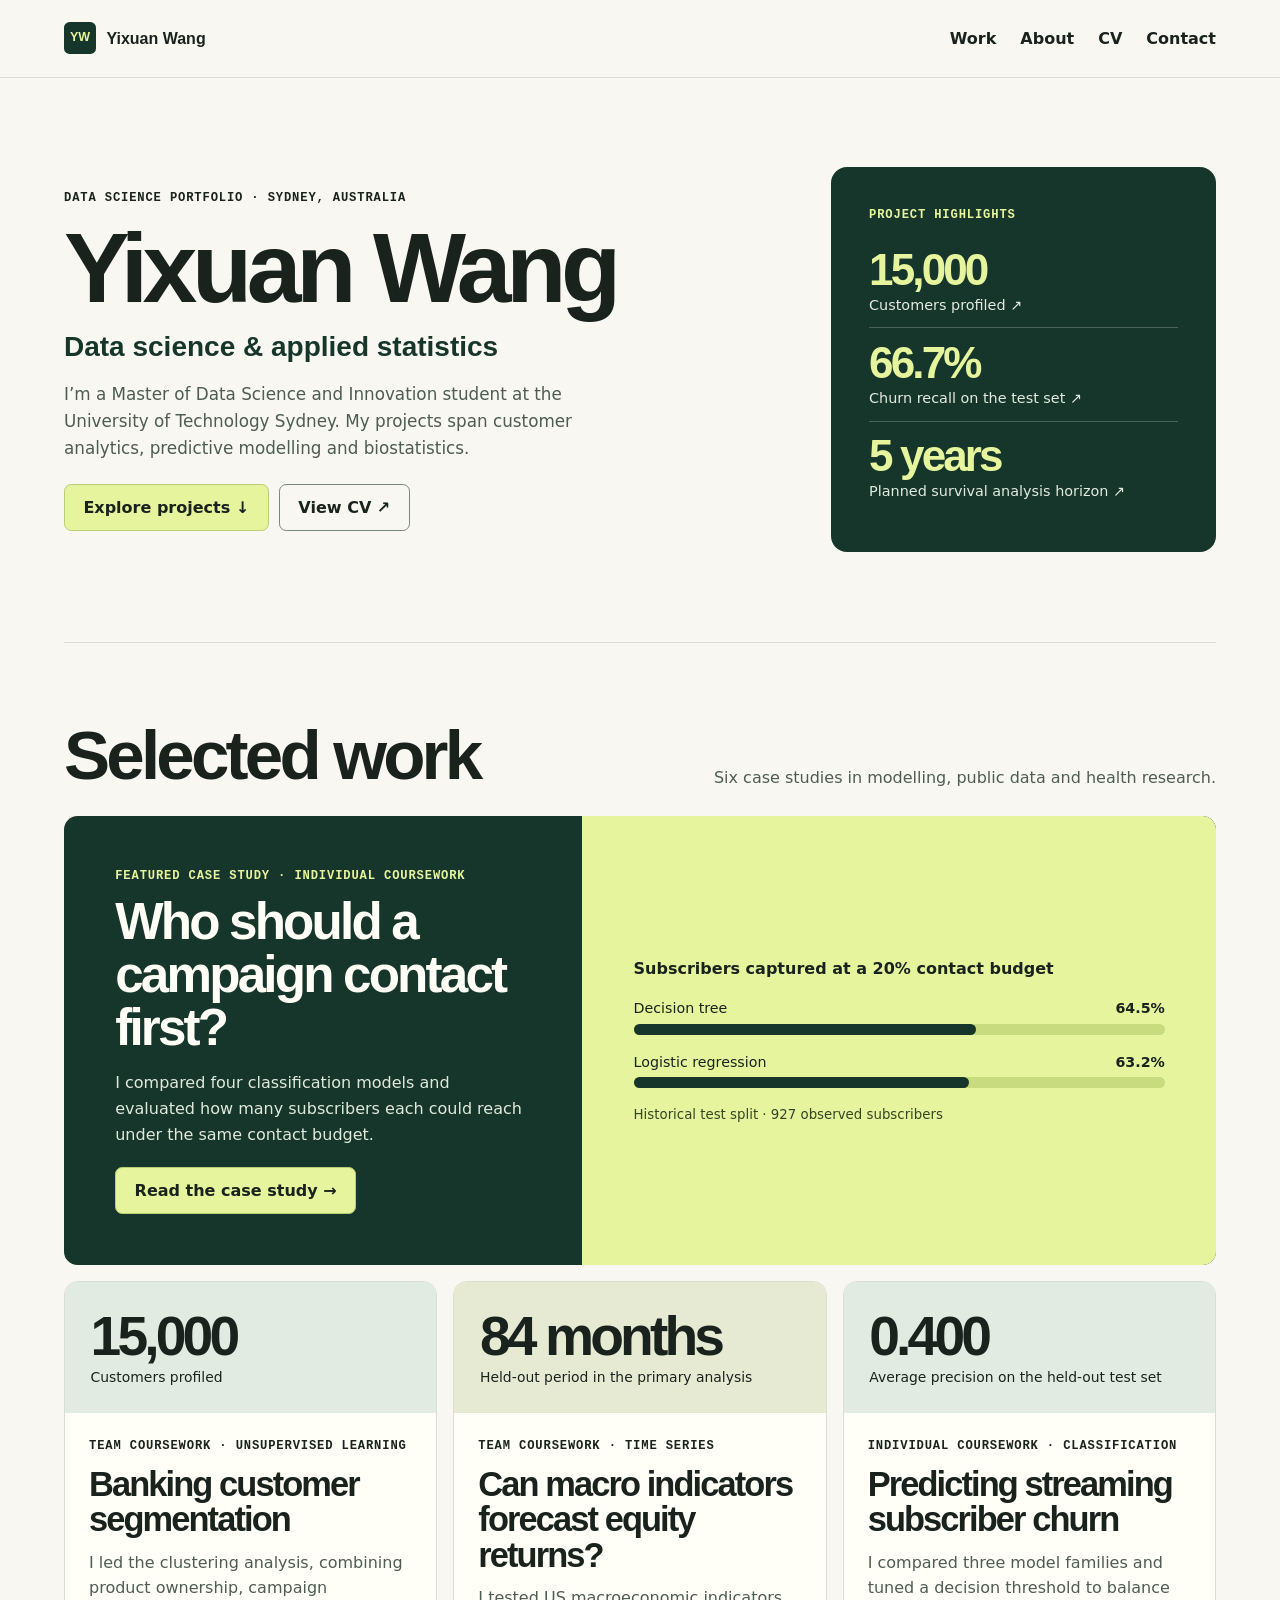
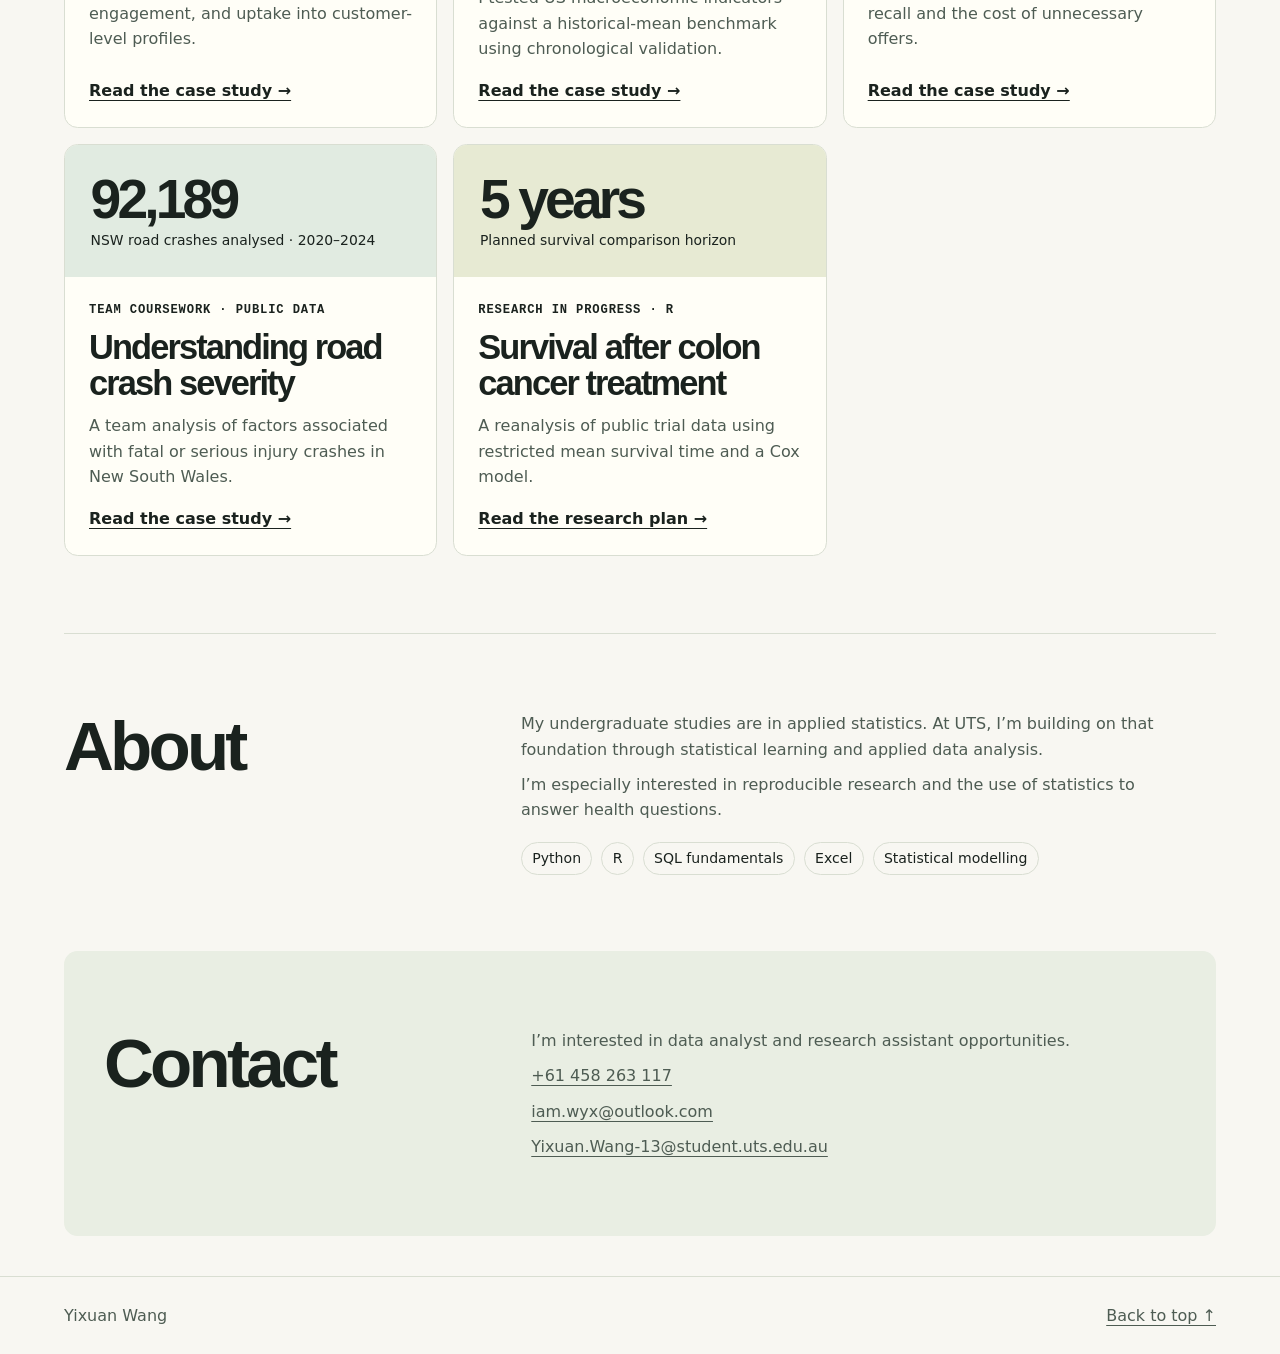
==== index.html @ a55fc01b "Publish data science portfolio" ====
<!doctype html>
<html lang="en">
<head>
  <meta charset="utf-8">
  <meta name="viewport" content="width=device-width, initial-scale=1">
  <meta name="description" content="Selected work by Yixuan Wang in applied statistics, data science, and biostatistics.">
  <title>Yixuan Wang | Data Science Portfolio</title>
  <link rel="stylesheet" href="styles.css">
</head>
<body id="top">
  <a class="skip" href="#main">Skip to content</a>
  <header>
    <div class="wrap nav">
      <a class="brand" href="#top"><span class="mark" aria-hidden="true">YW</span>Yixuan Wang</a>
      <nav aria-label="Main navigation">
        <a href="#work">Work</a><a href="#about">About</a><a href="cv.pdf">CV</a><a href="#contact">Contact</a>
      </nav>
    </div>
  </header>
  <main class="wrap" id="main">
    <section class="hero" aria-labelledby="intro">
      <div class="hero-copy">
        <p class="eyebrow">Data science portfolio · Sydney, Australia</p>
        <h1 id="intro">Yixuan Wang</h1>
        <p class="subtitle">Data science &amp; applied statistics</p>
        <p class="intro">I’m a Master of Data Science and Innovation student at the University of Technology Sydney. My projects span customer analytics, predictive modelling and biostatistics.</p>
        <div class="actions">
          <a class="button" href="#work">Explore projects <span aria-hidden="true">↓</span></a>
          <a class="button secondary" href="cv.pdf">View CV <span aria-hidden="true">↗</span></a>
        </div>
      </div>
      <aside class="hero-panel" aria-label="Project highlights">
        <p class="eyebrow">Project highlights</p>
        <a href="bank-segmentation.html"><strong>15,000</strong><span>Customers profiled <span aria-hidden="true">↗</span></span></a>
        <a href="streaming-churn.html"><strong>66.7%</strong><span>Churn recall on the test set <span aria-hidden="true">↗</span></span></a>
        <a href="survival.html"><strong>5 years</strong><span>Planned survival analysis horizon <span aria-hidden="true">↗</span></span></a>
      </aside>
    </section>

    <section class="work" id="work" aria-labelledby="work-title">
      <div class="section-heading"><h2 id="work-title">Selected work</h2><p>Six case studies in modelling, public data and health research.</p></div>
      <article class="feature">
        <div class="feature-copy">
          <p class="eyebrow">Featured case study · Individual coursework</p>
          <h3>Who should a campaign contact first?</h3>
          <p>I compared four classification models and evaluated how many subscribers each could reach under the same contact budget.</p>
          <a class="button" href="subscription.html">Read the case study →</a>
        </div>
        <figure class="chart">
          <figcaption>Subscribers captured at a 20% contact budget</figcaption>
          <div class="chart-row">
            <div class="chart-label"><span>Decision tree</span><strong>64.5%</strong></div>
            <div class="track" aria-hidden="true"><span class="bar" style="--value: 64.5%"></span></div>
          </div>
          <div class="chart-row">
            <div class="chart-label"><span>Logistic regression</span><strong>63.2%</strong></div>
            <div class="track" aria-hidden="true"><span class="bar" style="--value: 63.2%"></span></div>
          </div>
          <small>Historical test split · 927 observed subscribers</small>
        </figure>
      </article>

      <div class="cards">
        <article class="card">
          <div class="card-visual"><strong>15,000</strong><span>Customers profiled</span></div>
          <div class="card-copy">
            <p class="eyebrow">Team coursework · Unsupervised learning</p>
            <h3>Banking customer segmentation</h3>
            <p>I led the clustering analysis, combining product ownership, campaign engagement, and uptake into customer-level profiles.</p>
            <a href="bank-segmentation.html">Read the case study →</a>
          </div>
        </article>
        <article class="card">
          <div class="card-visual"><strong>84 months</strong><span>Held-out period in the primary analysis</span></div>
          <div class="card-copy">
            <p class="eyebrow">Team coursework · Time series</p>
            <h3>Can macro indicators forecast equity returns?</h3>
            <p>I tested US macroeconomic indicators against a historical-mean benchmark using chronological validation.</p>
            <a href="market-forecasting.html">Read the case study →</a>
          </div>
        </article>
        <article class="card">
          <div class="card-visual"><strong>0.400</strong><span>Average precision on the held-out test set</span></div>
          <div class="card-copy">
            <p class="eyebrow">Individual coursework · Classification</p>
            <h3>Predicting streaming subscriber churn</h3>
            <p>I compared three model families and tuned a decision threshold to balance recall and the cost of unnecessary offers.</p>
            <a href="streaming-churn.html">Read the case study →</a>
          </div>
        </article>
        <article class="card">
          <div class="card-visual"><strong>92,189</strong><span>NSW road crashes analysed · 2020–2024</span></div>
          <div class="card-copy">
            <p class="eyebrow">Team coursework · Public data</p>
            <h3>Understanding road crash severity</h3>
            <p>A team analysis of factors associated with fatal or serious injury crashes in New South Wales.</p>
            <a href="road-safety.html">Read the case study →</a>
          </div>
        </article>
        <article class="card">
          <div class="card-visual research"><strong>5 years</strong><span>Planned survival comparison horizon</span></div>
          <div class="card-copy">
            <p class="eyebrow">Research in progress · R</p>
            <h3>Survival after colon cancer treatment</h3>
            <p>A reanalysis of public trial data using restricted mean survival time and a Cox model.</p>
            <a href="survival.html">Read the research plan →</a>
          </div>
        </article>
      </div>
    </section>

    <section class="split" id="about" aria-labelledby="about-title">
      <h2 id="about-title">About</h2>
      <div>
        <p>My undergraduate studies are in applied statistics. At UTS, I’m building on that foundation through statistical learning and applied data analysis.</p>
        <p>I’m especially interested in reproducible research and the use of statistics to answer health questions.</p>
        <ul class="skill-list" aria-label="Technical skills">
          <li>Python</li><li>R</li><li>SQL fundamentals</li><li>Excel</li><li>Statistical modelling</li>
        </ul>
      </div>
    </section>

    <section class="split contact-panel" id="contact" aria-labelledby="contact-title">
      <h2 id="contact-title">Contact</h2>
      <div>
        <p>I’m interested in data analyst and research assistant opportunities.</p>
        <p class="contact-item"><a href="tel:+61458263117">+61 458 263 117</a></p>
        <p class="contact-item"><a href="mailto:iam.wyx@outlook.com">iam.wyx@outlook.com</a></p>
        <p class="contact-item"><a href="mailto:Yixuan.Wang-13@student.uts.edu.au">Yixuan.Wang-13@student.uts.edu.au</a></p>
        <!-- EDIT: Replace the example URLs and remove the comment markers to enable social links.
        <p class="links">
          <a href="https://github.com/YOUR-USERNAME">GitHub</a>
          <a href="https://www.linkedin.com/in/YOUR-PROFILE/">LinkedIn</a>
        </p>
        -->
      </div>
    </section>
  </main>
  <footer><div class="wrap nav"><span>Yixuan Wang</span><a href="#top">Back to top ↑</a></div></footer>
</body>
</html>
---- styles.css ----
:root {
  color-scheme: light;
  --paper: #f7f6ef;
  --ink: #1a221e;
  --muted: #4e5c53;
  --rule: #d6d9cc;
  --green: #172c23;
  --lime: #e5f996;
  --white: #fffef7;
  --display: "Space Grotesk", "Trebuchet MS", sans-serif;
  --body: "DM Sans", system-ui, sans-serif;
}
* { box-sizing: border-box; }
html { scroll-behavior: smooth; }
body { margin: 0; background: var(--paper); color: var(--ink); font: 1rem/1.6 var(--body); }
a { color: inherit; text-underline-offset: .25em; }
a:focus-visible, summary:focus-visible { outline: 3px solid #688a37; outline-offset: 5px; }
a:hover { text-decoration-thickness: 2px; }
h1, h2, h3, p, figure { margin: 0; }
h1, h2, h3 { font-family: var(--display); line-height: 1.03; letter-spacing: -.055em; }
h1 { font-size: clamp(3.3rem, 8.5vw, 7.15rem); }
h2 { font-size: clamp(2.35rem, 5.4vw, 4.5rem); }
h3 { font-size: clamp(1.65rem, 3.1vw, 2.6rem); }
.wrap { width: min(100% - 3rem, 72rem); margin-inline: auto; }
.skip { position: absolute; left: 1rem; top: -8rem; background: white; z-index: 1; padding: .5rem; }
.skip:focus { top: 1rem; }
header { border-bottom: 1px solid var(--rule); }
.nav { display: flex; justify-content: space-between; align-items: center; flex-wrap: wrap; gap: .65rem 1.5rem; min-height: 4.5rem; padding-block: .6rem; }
nav { display: flex; flex-wrap: wrap; gap: .65rem 1.5rem; }
nav a, .brand { text-decoration: none; font-weight: 650; }
nav a:hover, .brand:hover { text-decoration: underline; }
.brand { display: inline-flex; align-items: center; gap: .65rem; font-family: var(--display); }
.mark { display: grid; place-items: center; width: 2rem; height: 2rem; border-radius: .35rem; background: var(--green); color: var(--lime); font-size: .78rem; }
.hero { display: grid; grid-template-columns: 1.55fr .85fr; align-items: end; gap: 2rem 4.25rem; padding-block: clamp(3.1rem, 8vw, 7rem); }
.hero h1 { max-width: 11ch; }
.intro { max-width: 34rem; color: var(--muted); font-size: 1.12rem; }
.eyebrow { margin-bottom: .7rem; font: 650 .76rem/1.5 ui-monospace, monospace; text-transform: uppercase; letter-spacing: .07em; }
.button { display: inline-block; background: var(--lime); border: 1px solid #b8ce73; color: var(--ink); padding: .6rem 1rem; border-radius: .3rem; font-weight: 750; text-decoration: none; }
.button:hover { background: #f1ffa8; }
.hero .button { margin-top: 1.15rem; }
.work, .split { border-top: 1px solid var(--rule); padding-block: clamp(2.5rem, 6vw, 5rem); }
.work > h2 { margin-bottom: 1.5rem; }
.feature { display: grid; grid-template-columns: .9fr 1.1fr; background: var(--green); color: var(--white); border-radius: .65rem; overflow: hidden; }
.feature-copy { padding: clamp(1.6rem, 4vw, 3.5rem); align-self: center; }
.feature .eyebrow { color: var(--lime); }
.feature h3 { font-size: clamp(2.1rem, 4vw, 3.45rem); }
.feature-copy > p:not(.eyebrow) { margin-block: 1rem 1.25rem; color: #e0e9dd; }
.chart { align-self: stretch; background: var(--lime); color: var(--ink); padding: clamp(1.5rem, 4vw, 3.4rem); display: grid; align-content: center; gap: 1rem; }
.chart figcaption { font-weight: 750; }
.chart-row { display: grid; gap: .25rem; }
.chart-label { display: flex; justify-content: space-between; gap: .5rem; font-size: .89rem; }
.track { height: .65rem; border-radius: 2rem; background: #c8db7f; }
.bar { display: block; width: var(--value); height: 100%; background: var(--green); border-radius: inherit; }
.chart small { color: #354524; }
.cards { display: grid; grid-template-columns: 1fr 1fr; gap: 1rem; margin-top: 1rem; }
.card { display: flex; flex-direction: column; min-width: 0; border: 1px solid var(--rule); border-radius: .6rem; overflow: hidden; background: var(--white); }
.card-visual { min-height: 8.2rem; padding: 1.25rem 1.6rem; display: grid; align-content: center; background: #dce9df; }
.card-visual.research { background: #f1e8d8; }
.card-visual strong { font: 700 clamp(2.15rem, 4.5vw, 3.45rem)/1.05 var(--display); letter-spacing: -.07em; }
.card-visual span { font-size: .87rem; }
.card-copy { display: flex; flex: 1; flex-direction: column; align-items: flex-start; padding: 1.5rem; }
.card-copy > p:not(.eyebrow) { margin-block: .75rem 1rem; color: var(--muted); }
.card-copy a { margin-top: auto; font-weight: 750; }
.split { display: grid; grid-template-columns: 1fr 1.7fr; gap: 1rem 3rem; }
.split p { max-width: 42rem; color: var(--muted); }
.split p + p { margin-top: .6rem; }
.links { display: flex; flex-wrap: wrap; gap: .5rem 1.2rem; font-weight: 650; }
footer { border-top: 1px solid var(--rule); color: var(--muted); }
.case { max-width: 51rem; padding-block: 3rem 5rem; }
.case .back { display: inline-block; margin-bottom: 2rem; font-weight: 650; }
.case h1 { font-size: clamp(2.75rem, 7.5vw, 5.6rem); }
.case .lead { margin-block: 1.1rem 2rem; font-size: 1.18rem; color: var(--muted); max-width: 42rem; }
.case .chart { border-radius: .55rem; }
.case section { padding-block: 1.5rem; border-bottom: 1px solid var(--rule); }
.case section p { margin-top: .55rem; }
@media (max-width: 52rem) {
  .hero { grid-template-columns: 1fr; gap: 1.25rem; }
  .hero h1 { max-width: 13ch; }
}
@media (max-width: 39rem) {
  .wrap { width: calc(100% - 2rem); }
  .feature, .cards, .split { grid-template-columns: 1fr; }
  nav { gap: .5rem 1rem; }
  .chart-label { flex-wrap: wrap; }
}
@media (prefers-reduced-motion: reduce) {
  html { scroll-behavior: auto; }
}
.case section h2 { font-size: clamp(1.55rem, 4vw, 2.35rem); }
.case section[hidden] { display: none; }

.cards .card:nth-child(3n + 2) .card-visual { background: #e7ead3; }
.cards .card-visual.research { background: #f1e8d8; }
.result-figure { margin-block: 1.5rem; }
.result-figure img { display: block; max-width: 100%; height: auto; }
.result-figure figcaption { margin-top: .5rem; font-size: .9rem; color: var(--muted); }

/* Portfolio overview */
:root { --paper: #f8f7f2; --green: #17362b; --lime: #e6f49d; --rule: #d9ded2; }
body > header { background: var(--paper); }
.nav { min-height: 4.8rem; }
.hero { align-items: center; gap: clamp(2rem, 5vw, 5rem); padding-block: clamp(3.1rem, 7vw, 6rem); }
.hero h1 { max-width: none; font-size: clamp(3.2rem, 7.7vw, 6.8rem); }
.hero .subtitle { font: 700 clamp(1.2rem, 2.8vw, 1.75rem)/1.2 var(--display); margin-block: .65rem 1.1rem; color: var(--green); }
.hero .intro { font-size: 1.05rem; max-width: 35rem; }
.actions { display: flex; flex-wrap: wrap; gap: .65rem; margin-top: 1.4rem; }
.hero .actions .button { margin: 0; }
.button { border-radius: .45rem; padding-inline: 1.15rem; }
.button.secondary { background: transparent; border-color: #758879; }
.button.secondary:hover { background: #e9eee2; }
.hero-panel { background: var(--green); color: var(--white); border-radius: 1rem; padding: clamp(1.3rem, 3.6vw, 2.4rem); }
.hero-panel .eyebrow { color: var(--lime); }
.hero-panel a { display: flex; flex-direction: column; padding-block: .65rem; text-decoration: none; }
.hero-panel a + a { border-top: 1px solid #496456; }
.hero-panel a:hover span { text-decoration: underline; }
.hero-panel strong { font: 700 clamp(1.7rem, 4vw, 2.75rem)/1.1 var(--display); letter-spacing: -.065em; color: var(--lime); }
.hero-panel a > span { color: #e2ebe1; font-size: .9rem; }
.section-heading { display: flex; align-items: end; flex-wrap: wrap; justify-content: space-between; gap: .8rem 2rem; margin-bottom: 1.55rem; }
.section-heading p { color: var(--muted); }
.feature, .card { border-radius: .85rem; }
.card-visual { background: #e1ebe1; }
.card-copy h3 { font-size: clamp(1.45rem, 2.8vw, 2.15rem); }
.skill-list { display: flex; flex-wrap: wrap; gap: .55rem; padding: 0; margin: 1.2rem 0 0; list-style: none; }
.skill-list li { padding: .25rem .65rem; border: 1px solid var(--rule); border-radius: 2rem; font-size: .88rem; }
.contact-panel { padding-inline: clamp(1rem, 4vw, 2.5rem); margin-bottom: 2.5rem; background: #e9eee3; border: 0; border-radius: .85rem; }
.contact-item a { overflow-wrap: anywhere; }
.case-metrics { border-radius: .75rem; background: #e9eee3; padding: 1.15rem 1.35rem; margin-block: 1.2rem; }
.case-metrics figcaption { font-weight: 750; }
.case-metrics dl { display: flex; flex-wrap: wrap; gap: .7rem 2rem; margin: .8rem 0 0; }
.case-metrics dt { color: var(--muted); font-size: .9rem; }
.case-metrics dd { margin: 0; font: 750 1.6rem/1.2 var(--display); }
.case-nav { display: flex; flex-wrap: wrap; justify-content: space-between; gap: .85rem; margin-top: 1.6rem; font-weight: 650; }
@media (min-width: 65rem) { .cards { grid-template-columns: repeat(3, minmax(0, 1fr)); } }
@media (max-width: 52rem) { .hero { gap: 1.55rem; } }
@media (max-width: 39rem) {
  .section-heading { align-items: start; flex-direction: column; }
  .nav { min-height: 0; }
}
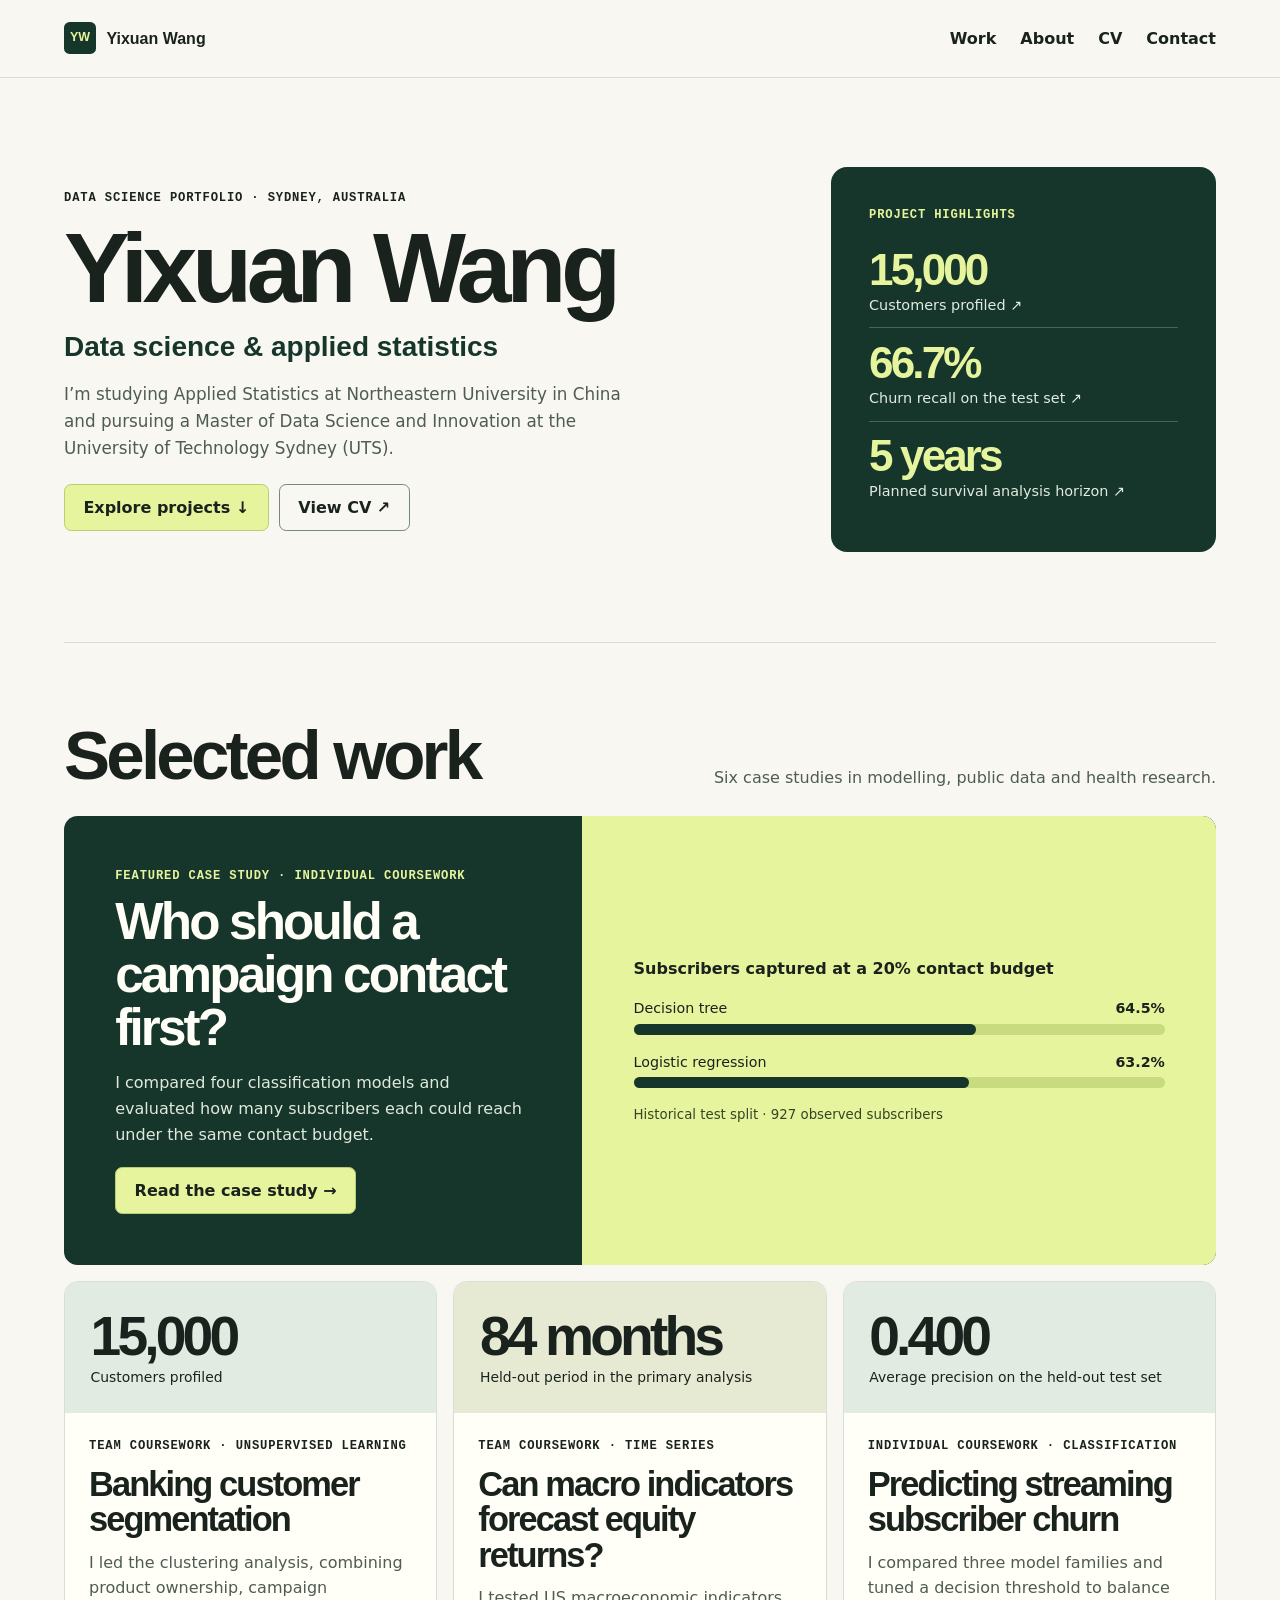
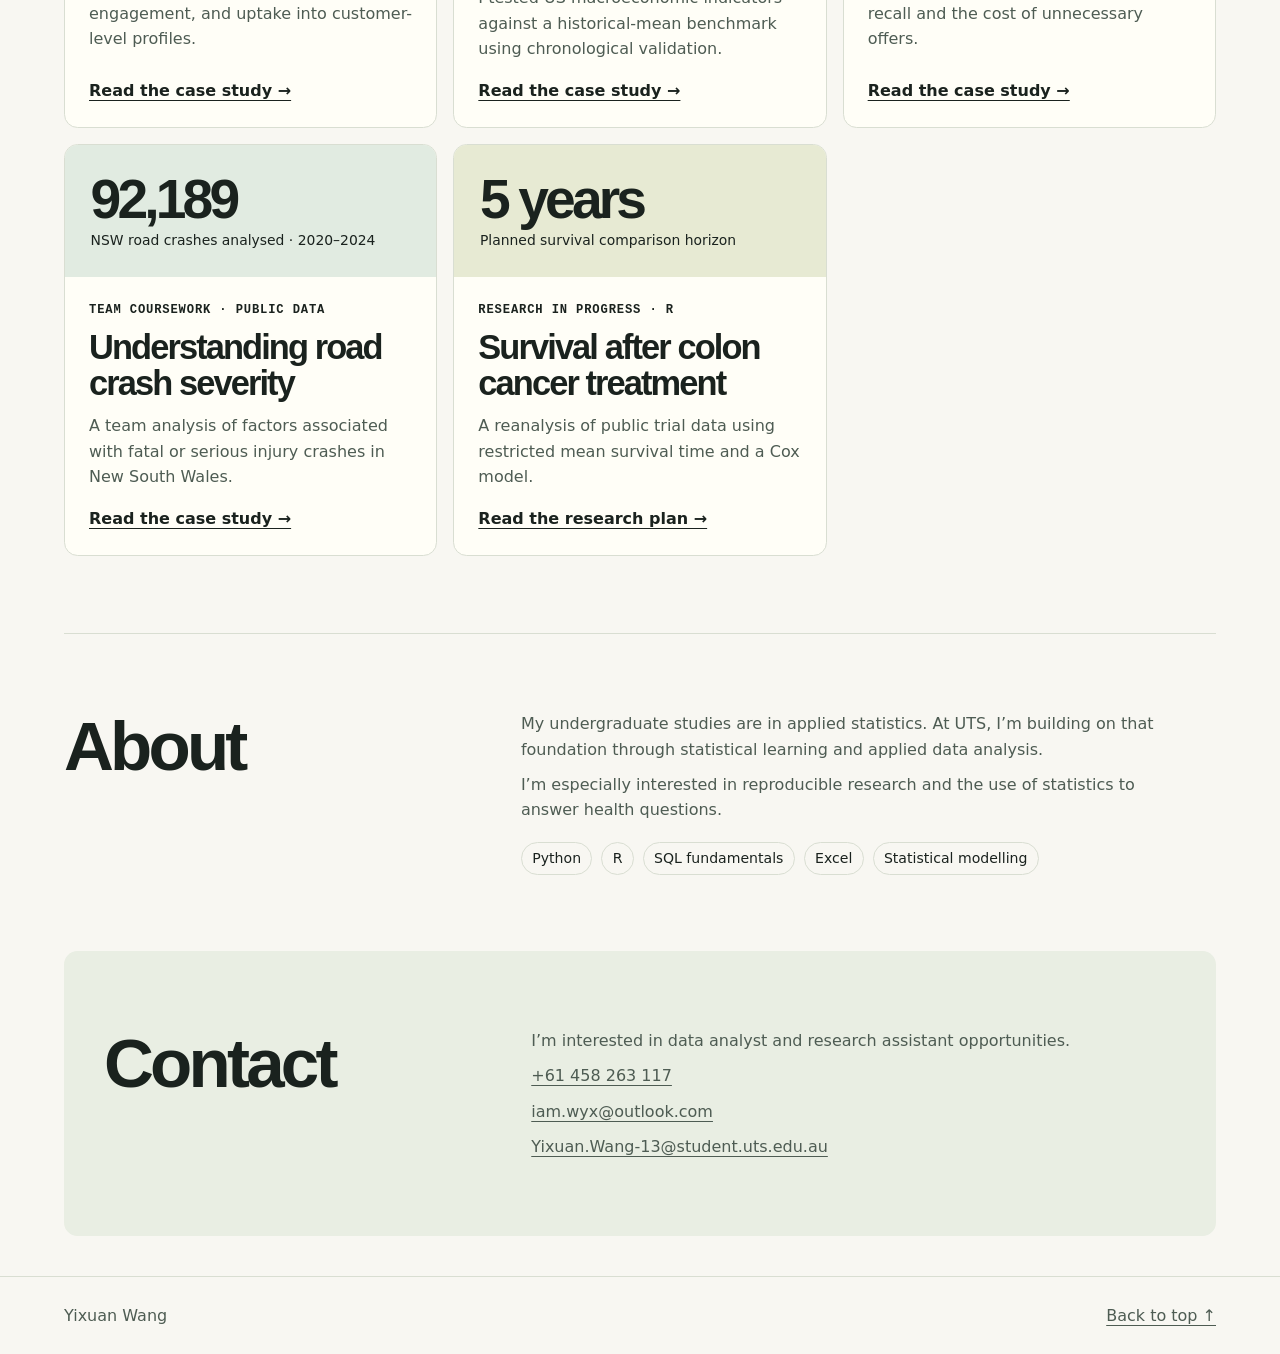
==== commit 7d84452d: "Add undergraduate and postgraduate universities to portfolio bio" ====
--- a/index.html
+++ b/index.html
@@ -23,7 +23,7 @@
         <p class="eyebrow">Data science portfolio · Sydney, Australia</p>
         <h1 id="intro">Yixuan Wang</h1>
         <p class="subtitle">Data science &amp; applied statistics</p>
-        <p class="intro">I’m a Master of Data Science and Innovation student at the University of Technology Sydney. My projects span customer analytics, predictive modelling and biostatistics.</p>
+        <p class="intro">I’m studying Applied Statistics at Northeastern University in China and pursuing a Master of Data Science and Innovation at the University of Technology Sydney (UTS).</p>
         <div class="actions">
           <a class="button" href="#work">Explore projects <span aria-hidden="true">↓</span></a>
           <a class="button secondary" href="cv.pdf">View CV <span aria-hidden="true">↗</span></a>
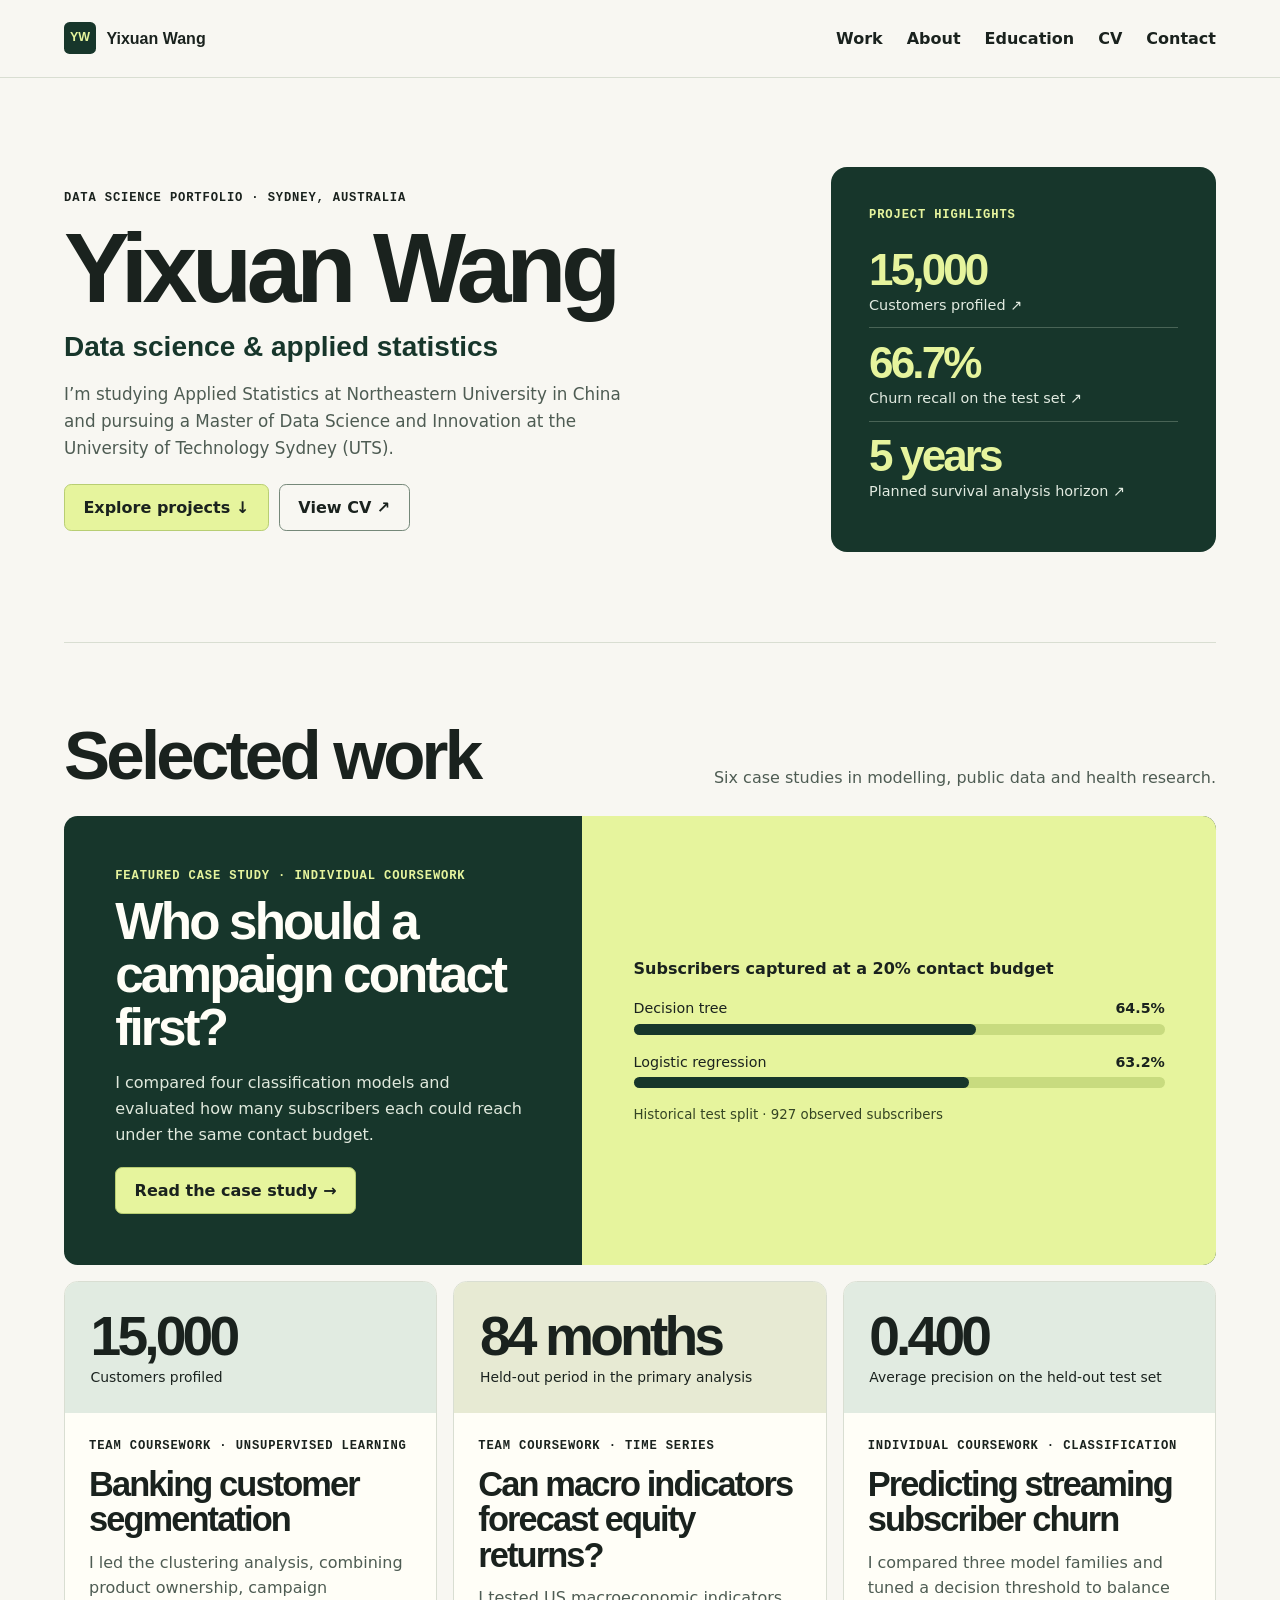
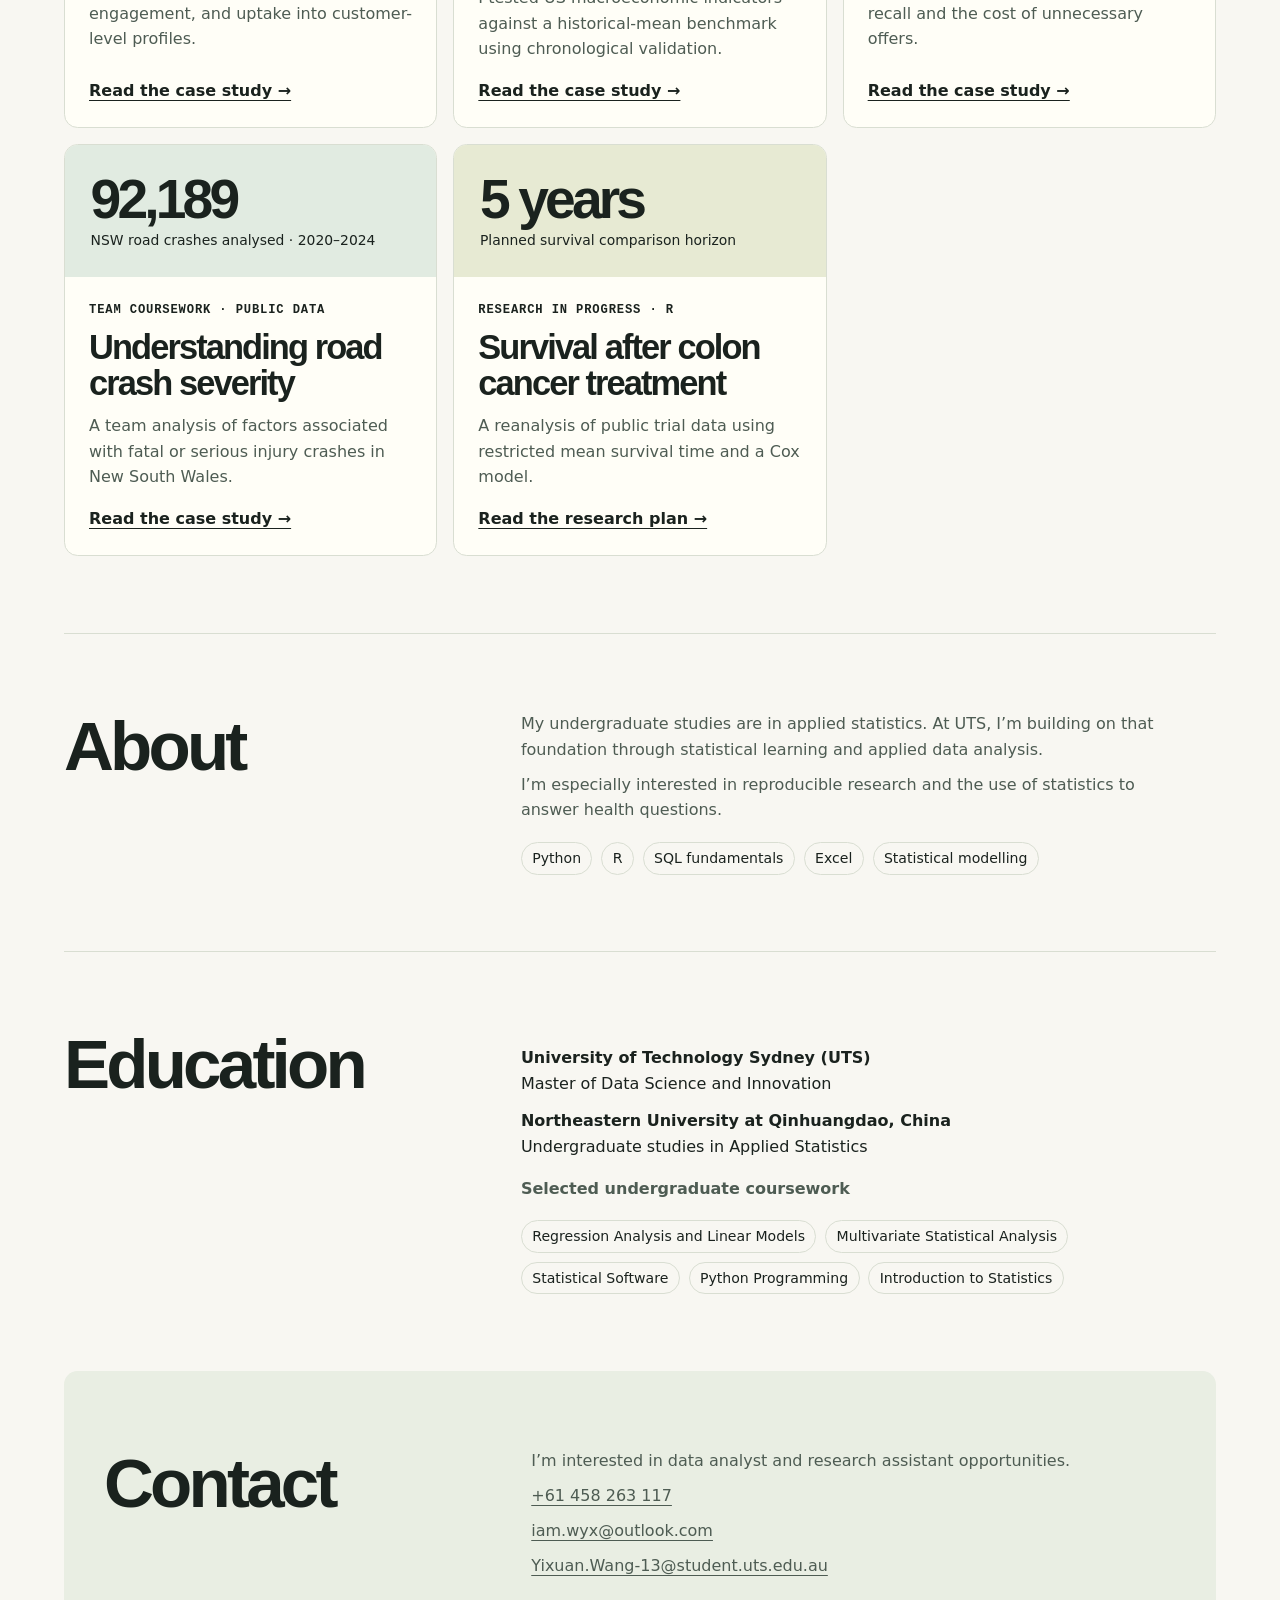
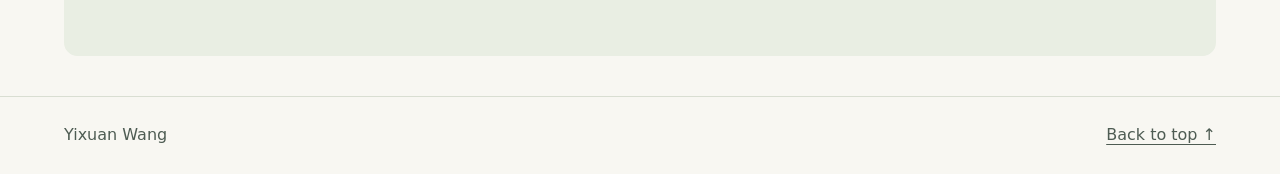
==== commit 6d565a14: "Add education and selected undergraduate coursework to portfolio" ====
--- a/index.html
+++ b/index.html
@@ -13,7 +13,7 @@
     <div class="wrap nav">
       <a class="brand" href="#top"><span class="mark" aria-hidden="true">YW</span>Yixuan Wang</a>
       <nav aria-label="Main navigation">
-        <a href="#work">Work</a><a href="#about">About</a><a href="cv.pdf">CV</a><a href="#contact">Contact</a>
+        <a href="#work">Work</a><a href="#about">About</a><a href="#education">Education</a><a href="cv.pdf">CV</a><a href="#contact">Contact</a>
       </nav>
     </div>
   </header>
@@ -120,6 +120,30 @@
       </div>
     </section>
 
+    <section class="split" id="education" aria-labelledby="education-title">
+      <h2 id="education-title">Education</h2>
+      <div>
+        <dl>
+          <div>
+            <dt><strong>University of Technology Sydney (UTS)</strong></dt>
+            <dd style="margin-inline-start:0">Master of Data Science and Innovation</dd>
+          </div>
+          <div style="margin-top:.75rem">
+            <dt><strong>Northeastern University at Qinhuangdao, China</strong></dt>
+            <dd style="margin-inline-start:0">Undergraduate studies in Applied Statistics</dd>
+          </div>
+        </dl>
+        <p><strong>Selected undergraduate coursework</strong></p>
+        <ul class="skill-list" aria-label="Selected undergraduate coursework">
+          <li>Regression Analysis and Linear Models</li>
+          <li>Multivariate Statistical Analysis</li>
+          <li>Statistical Software</li>
+          <li>Python Programming</li>
+          <li>Introduction to Statistics</li>
+        </ul>
+      </div>
+    </section>
+
     <section class="split contact-panel" id="contact" aria-labelledby="contact-title">
       <h2 id="contact-title">Contact</h2>
       <div>
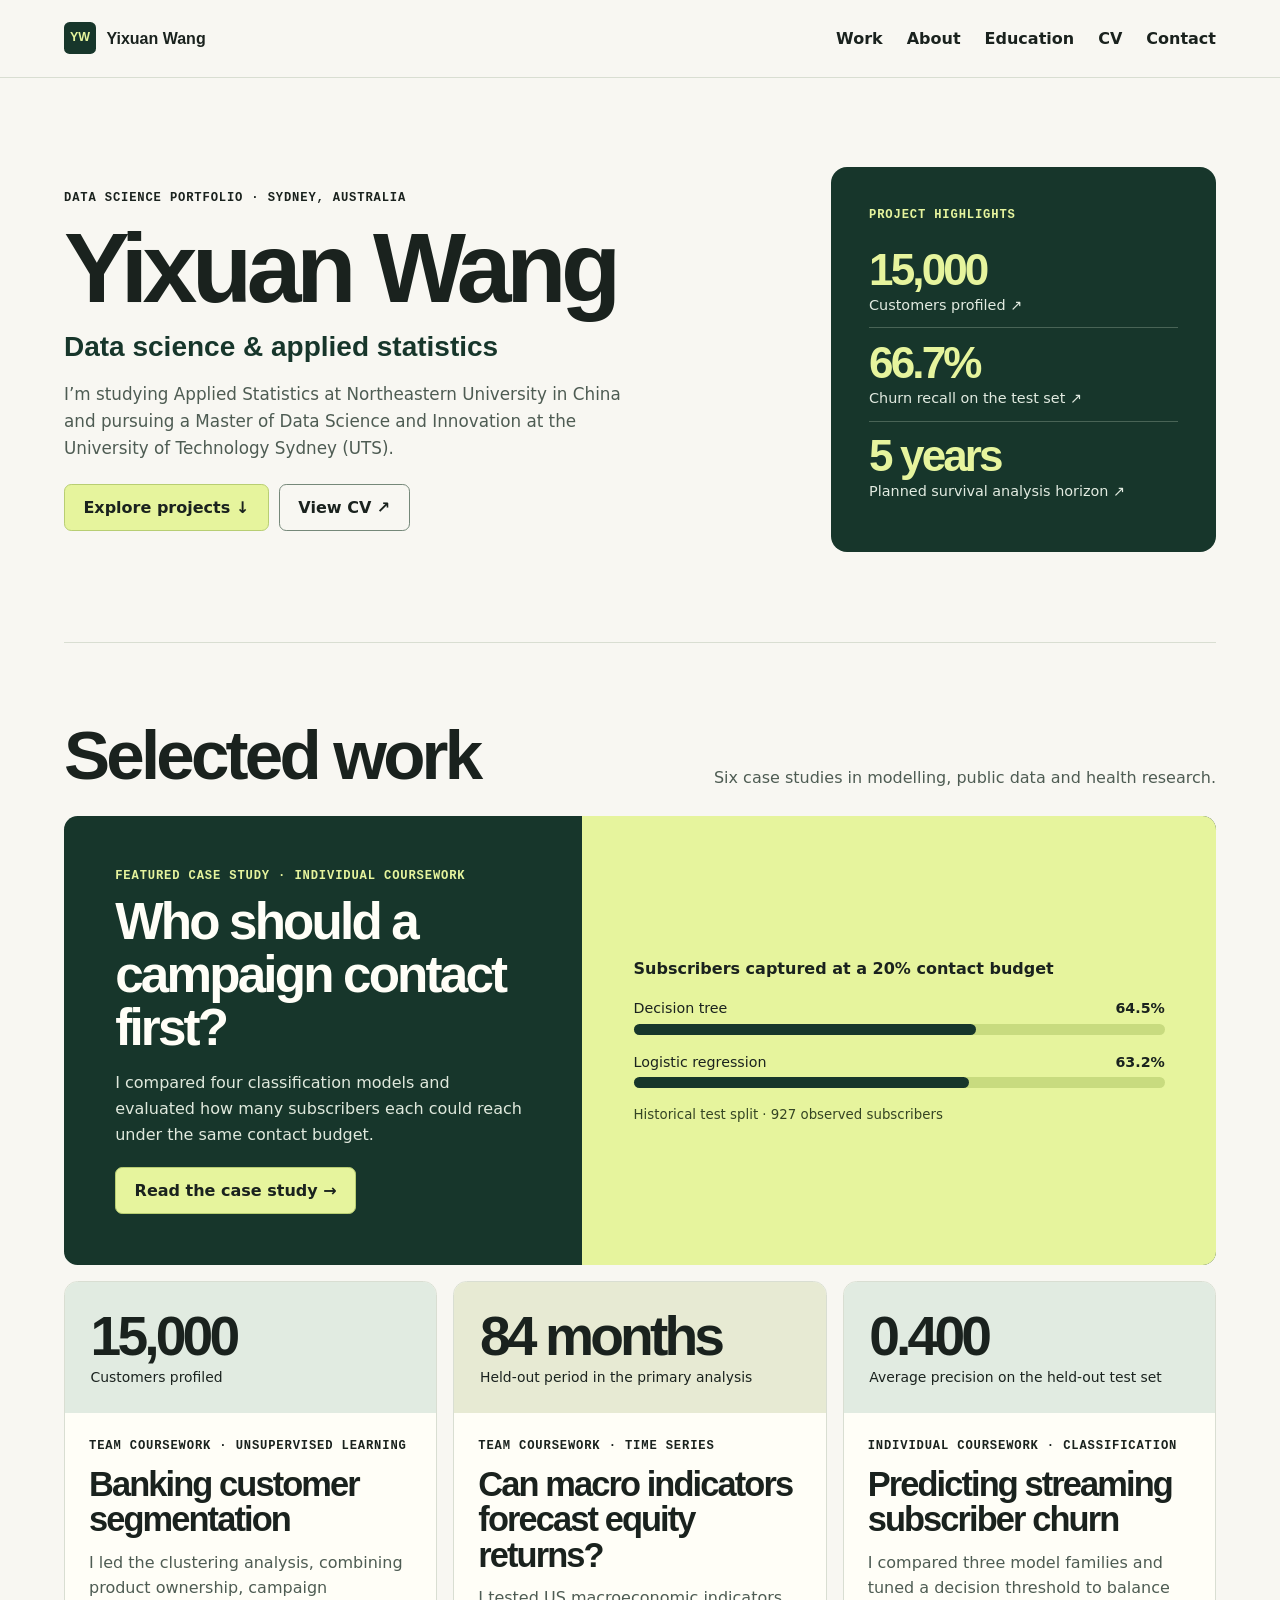
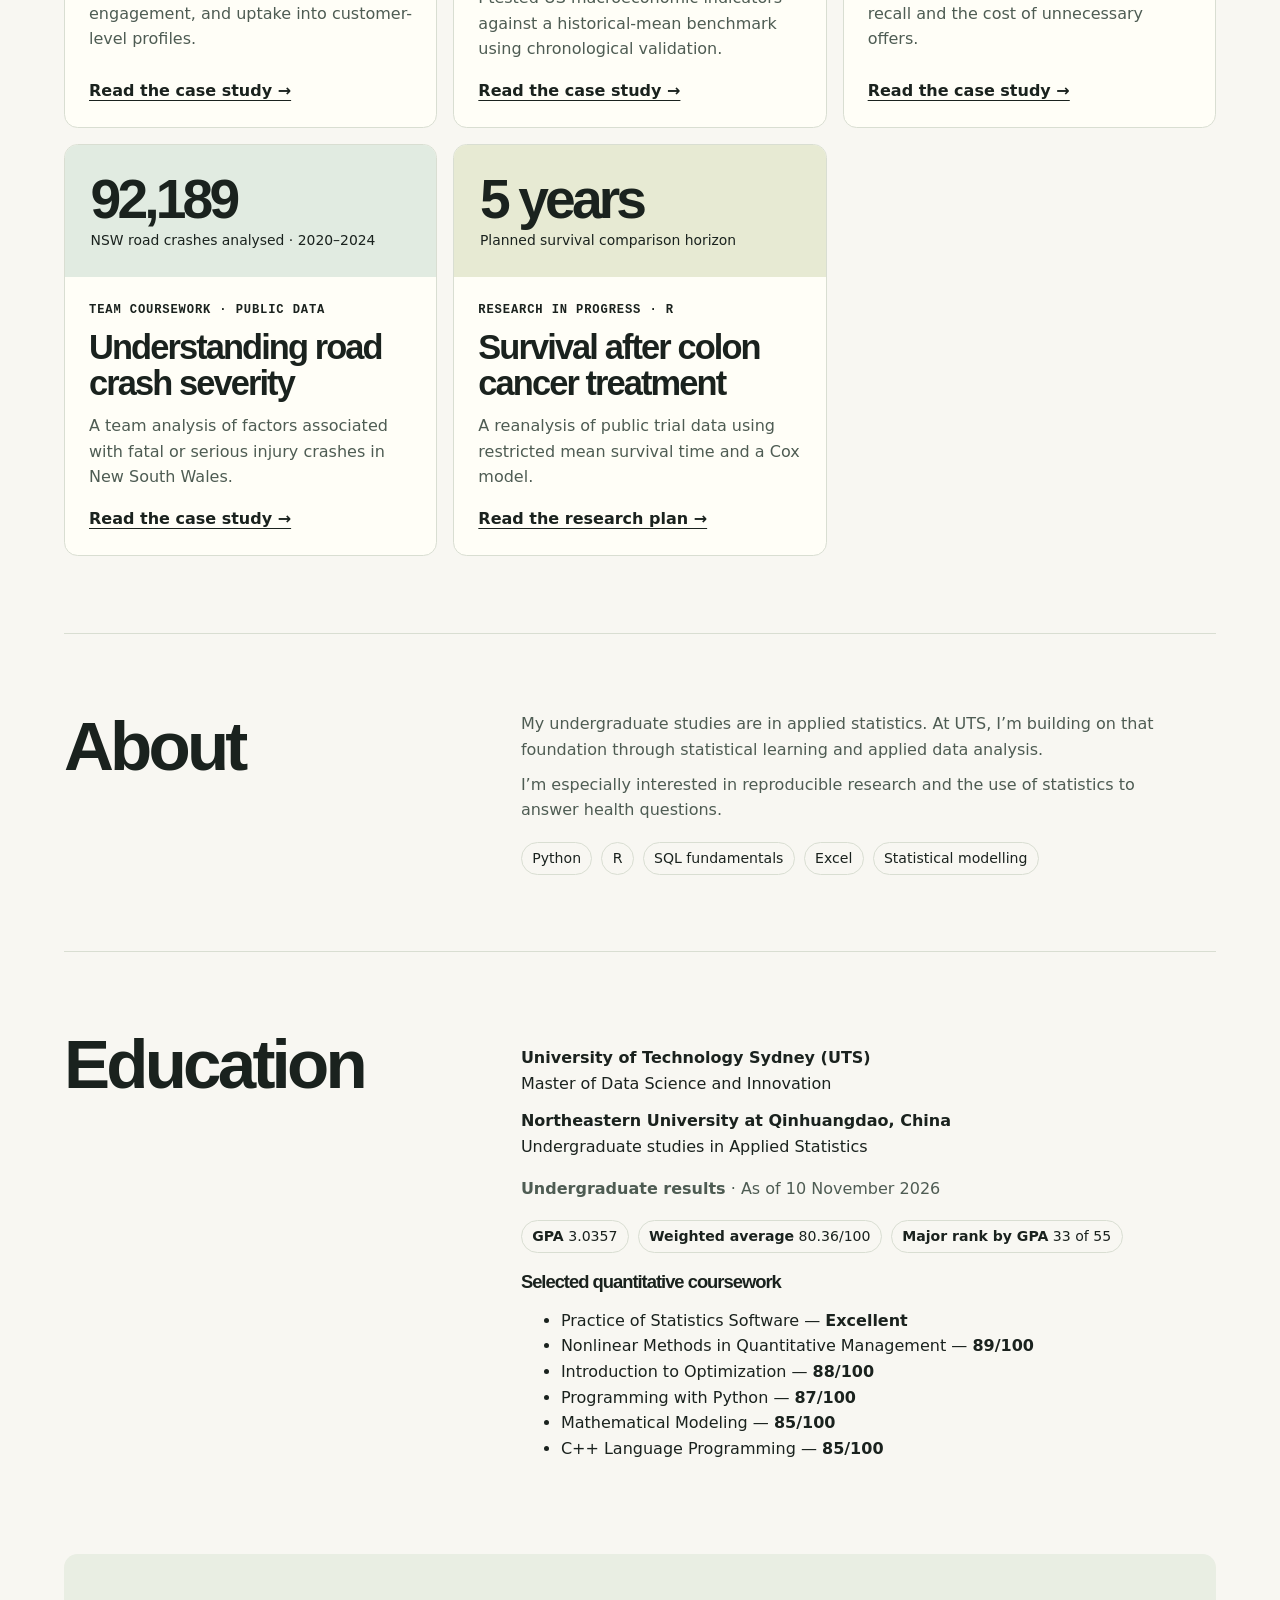
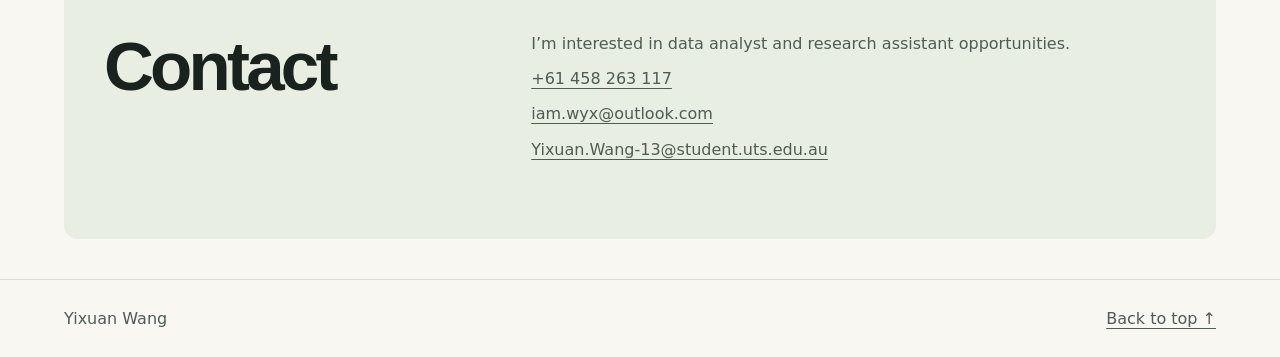
==== commit 16ca6601: "Add verified undergraduate results and selected course grades" ====
--- a/index.html
+++ b/index.html
@@ -133,13 +133,20 @@
             <dd style="margin-inline-start:0">Undergraduate studies in Applied Statistics</dd>
           </div>
         </dl>
-        <p><strong>Selected undergraduate coursework</strong></p>
-        <ul class="skill-list" aria-label="Selected undergraduate coursework">
-          <li>Regression Analysis and Linear Models</li>
-          <li>Multivariate Statistical Analysis</li>
-          <li>Statistical Software</li>
-          <li>Python Programming</li>
-          <li>Introduction to Statistics</li>
+        <p><strong>Undergraduate results</strong> · As of 10 November 2026</p>
+        <ul class="skill-list" aria-label="Undergraduate results">
+          <li><strong>GPA</strong> 3.0357</li>
+          <li><strong>Weighted average</strong> 80.36/100</li>
+          <li><strong>Major rank by GPA</strong> 33 of 55</li>
+        </ul>
+        <h3 style="font-size:1.15rem;margin-block:1.25rem .5rem">Selected quantitative coursework</h3>
+        <ul aria-label="Selected quantitative coursework and grades">
+          <li>Practice of Statistics Software — <strong>Excellent</strong></li>
+          <li>Nonlinear Methods in Quantitative Management — <strong>89/100</strong></li>
+          <li>Introduction to Optimization — <strong>88/100</strong></li>
+          <li>Programming with Python — <strong>87/100</strong></li>
+          <li>Mathematical Modeling — <strong>85/100</strong></li>
+          <li>C++ Language Programming — <strong>85/100</strong></li>
         </ul>
       </div>
     </section>
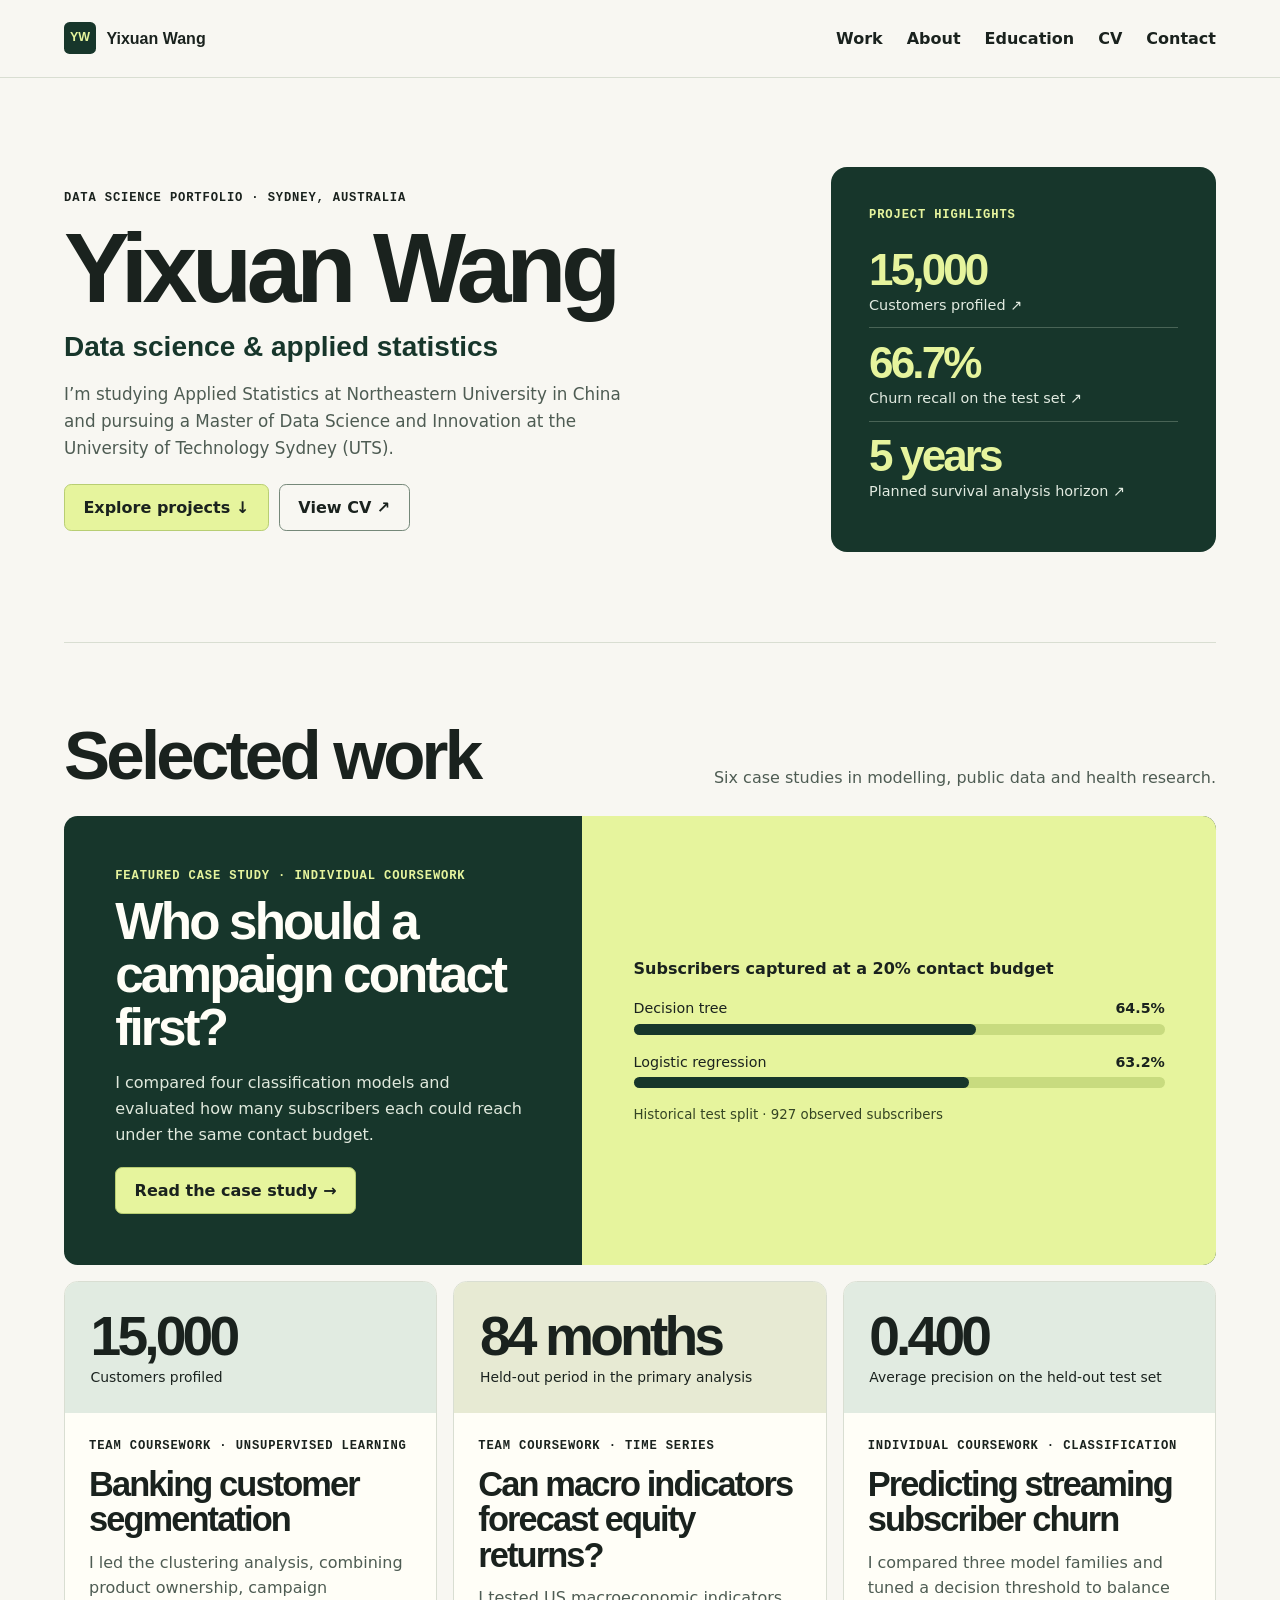
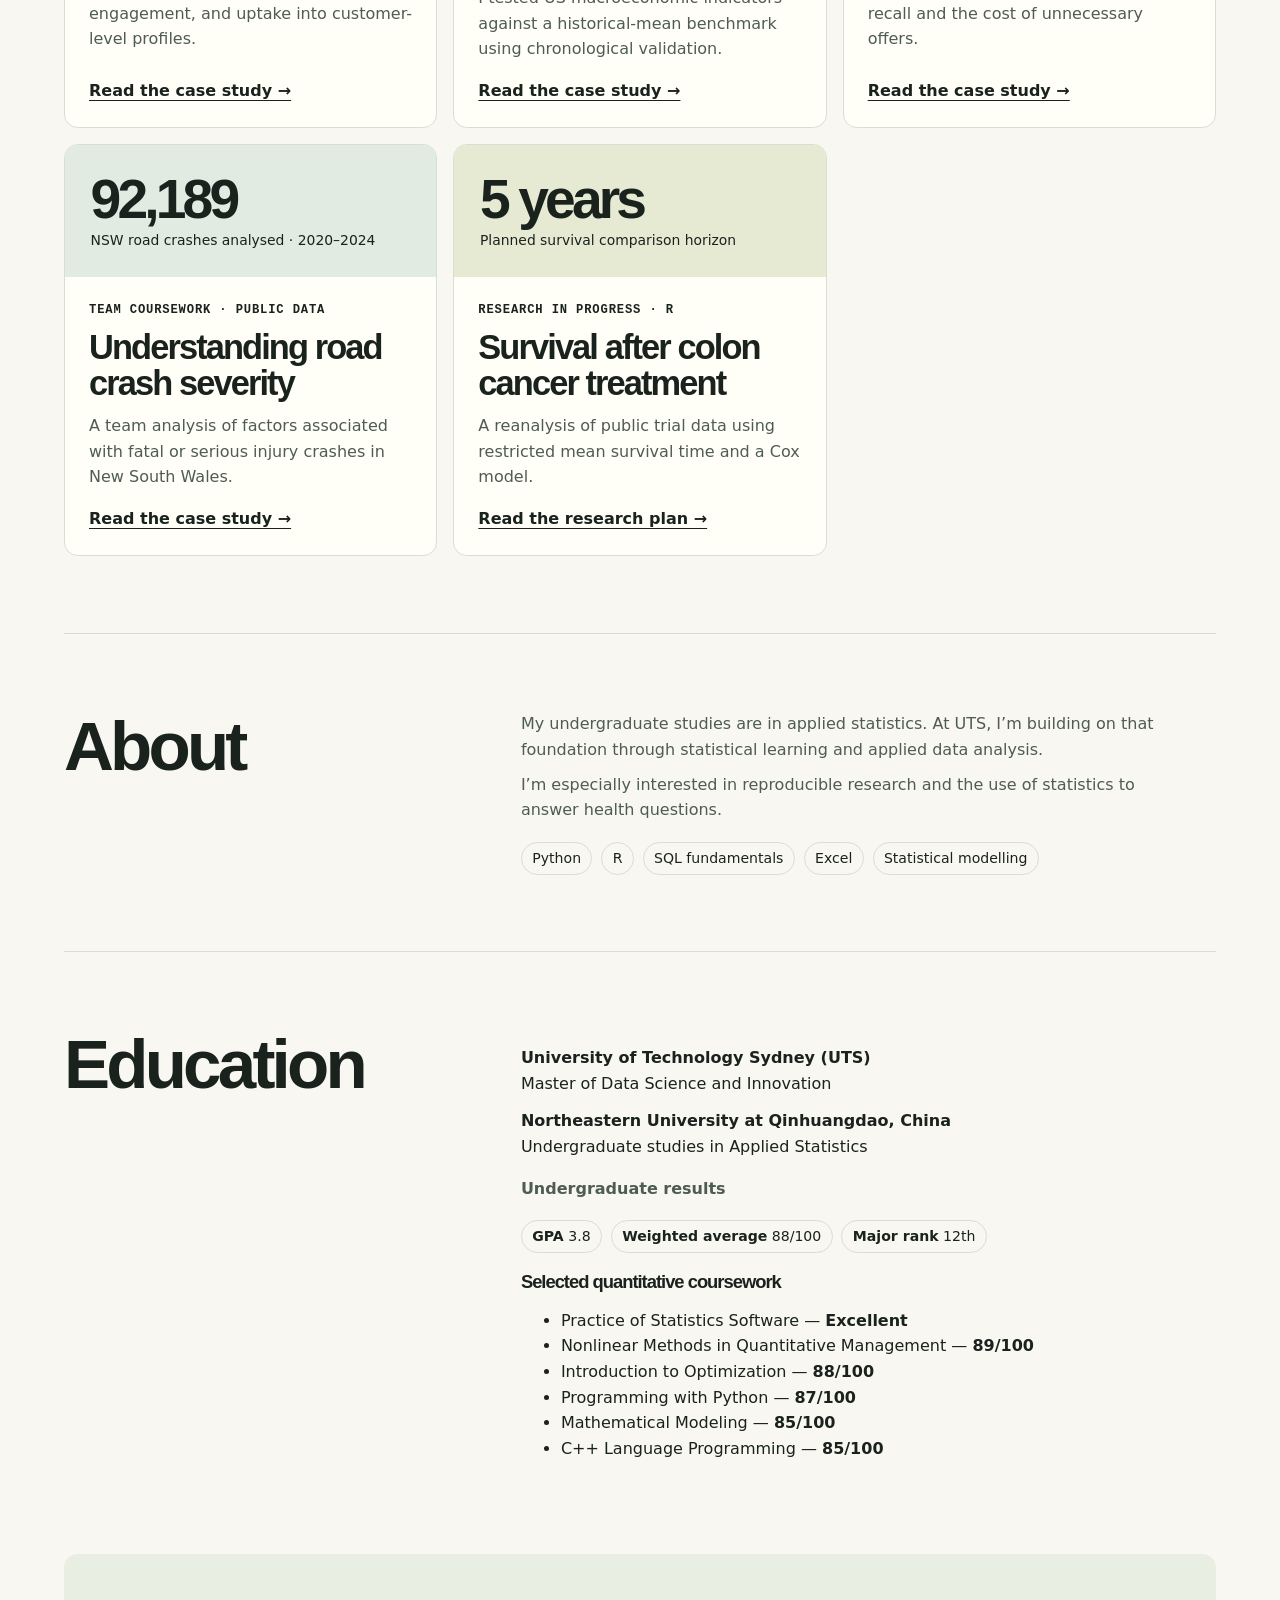
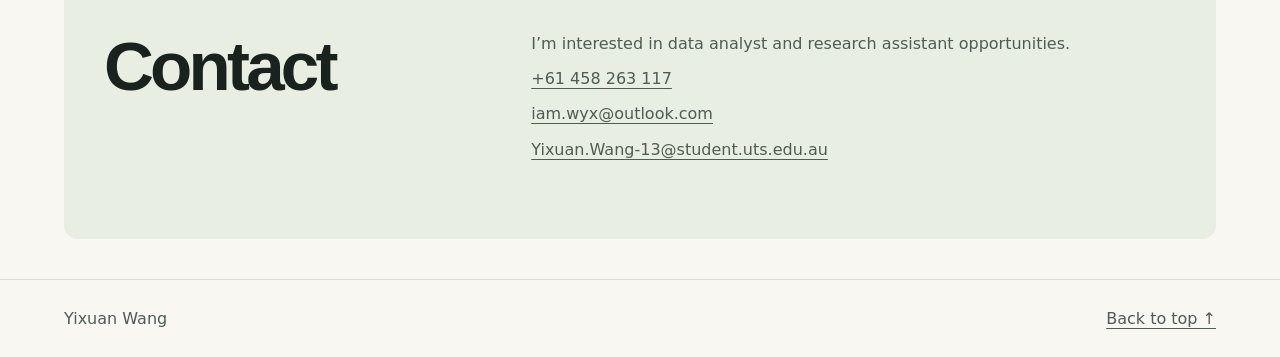
==== commit ee401075: "Update undergraduate GPA, weighted average and rank" ====
--- a/index.html
+++ b/index.html
@@ -133,11 +133,11 @@
             <dd style="margin-inline-start:0">Undergraduate studies in Applied Statistics</dd>
           </div>
         </dl>
-        <p><strong>Undergraduate results</strong> · As of 10 November 2026</p>
+        <p><strong>Undergraduate results</strong></p>
         <ul class="skill-list" aria-label="Undergraduate results">
-          <li><strong>GPA</strong> 3.0357</li>
-          <li><strong>Weighted average</strong> 80.36/100</li>
-          <li><strong>Major rank by GPA</strong> 33 of 55</li>
+          <li><strong>GPA</strong> 3.8</li>
+          <li><strong>Weighted average</strong> 88/100</li>
+          <li><strong>Major rank</strong> 12th</li>
         </ul>
         <h3 style="font-size:1.15rem;margin-block:1.25rem .5rem">Selected quantitative coursework</h3>
         <ul aria-label="Selected quantitative coursework and grades">
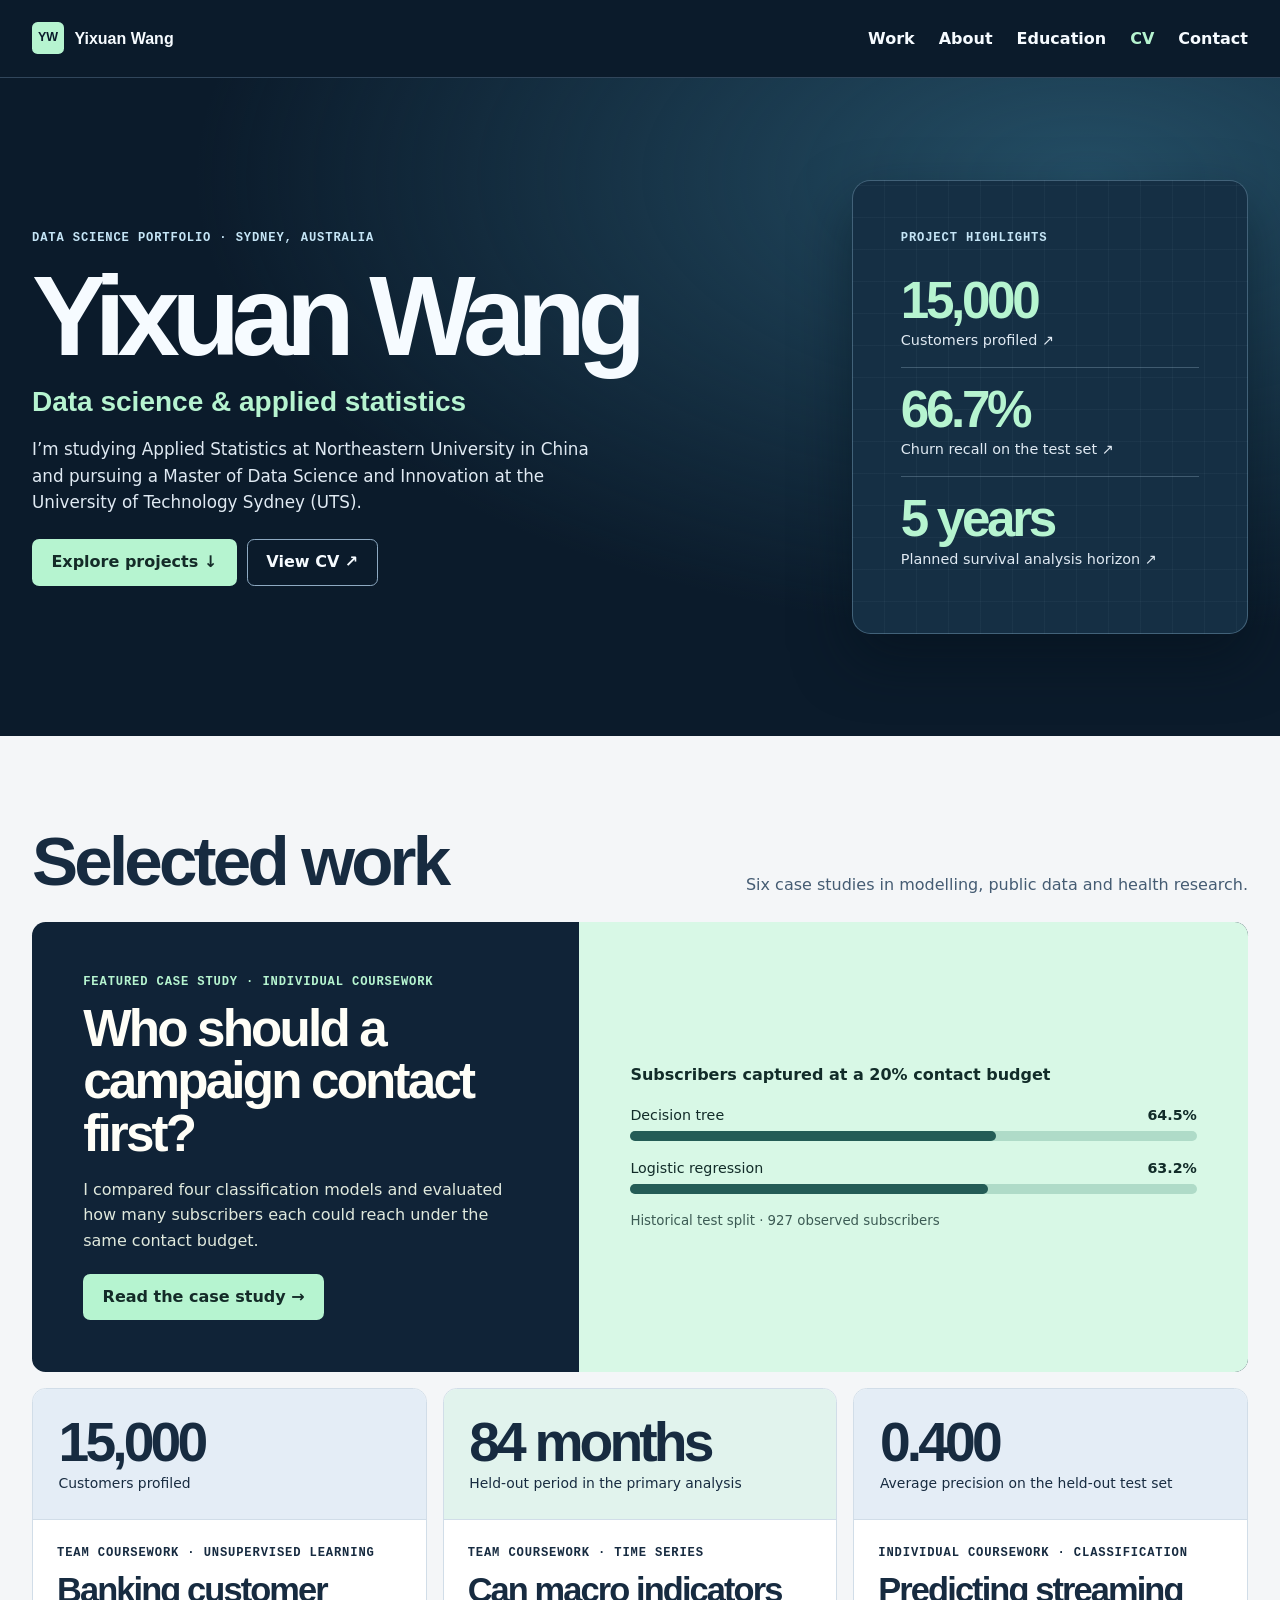
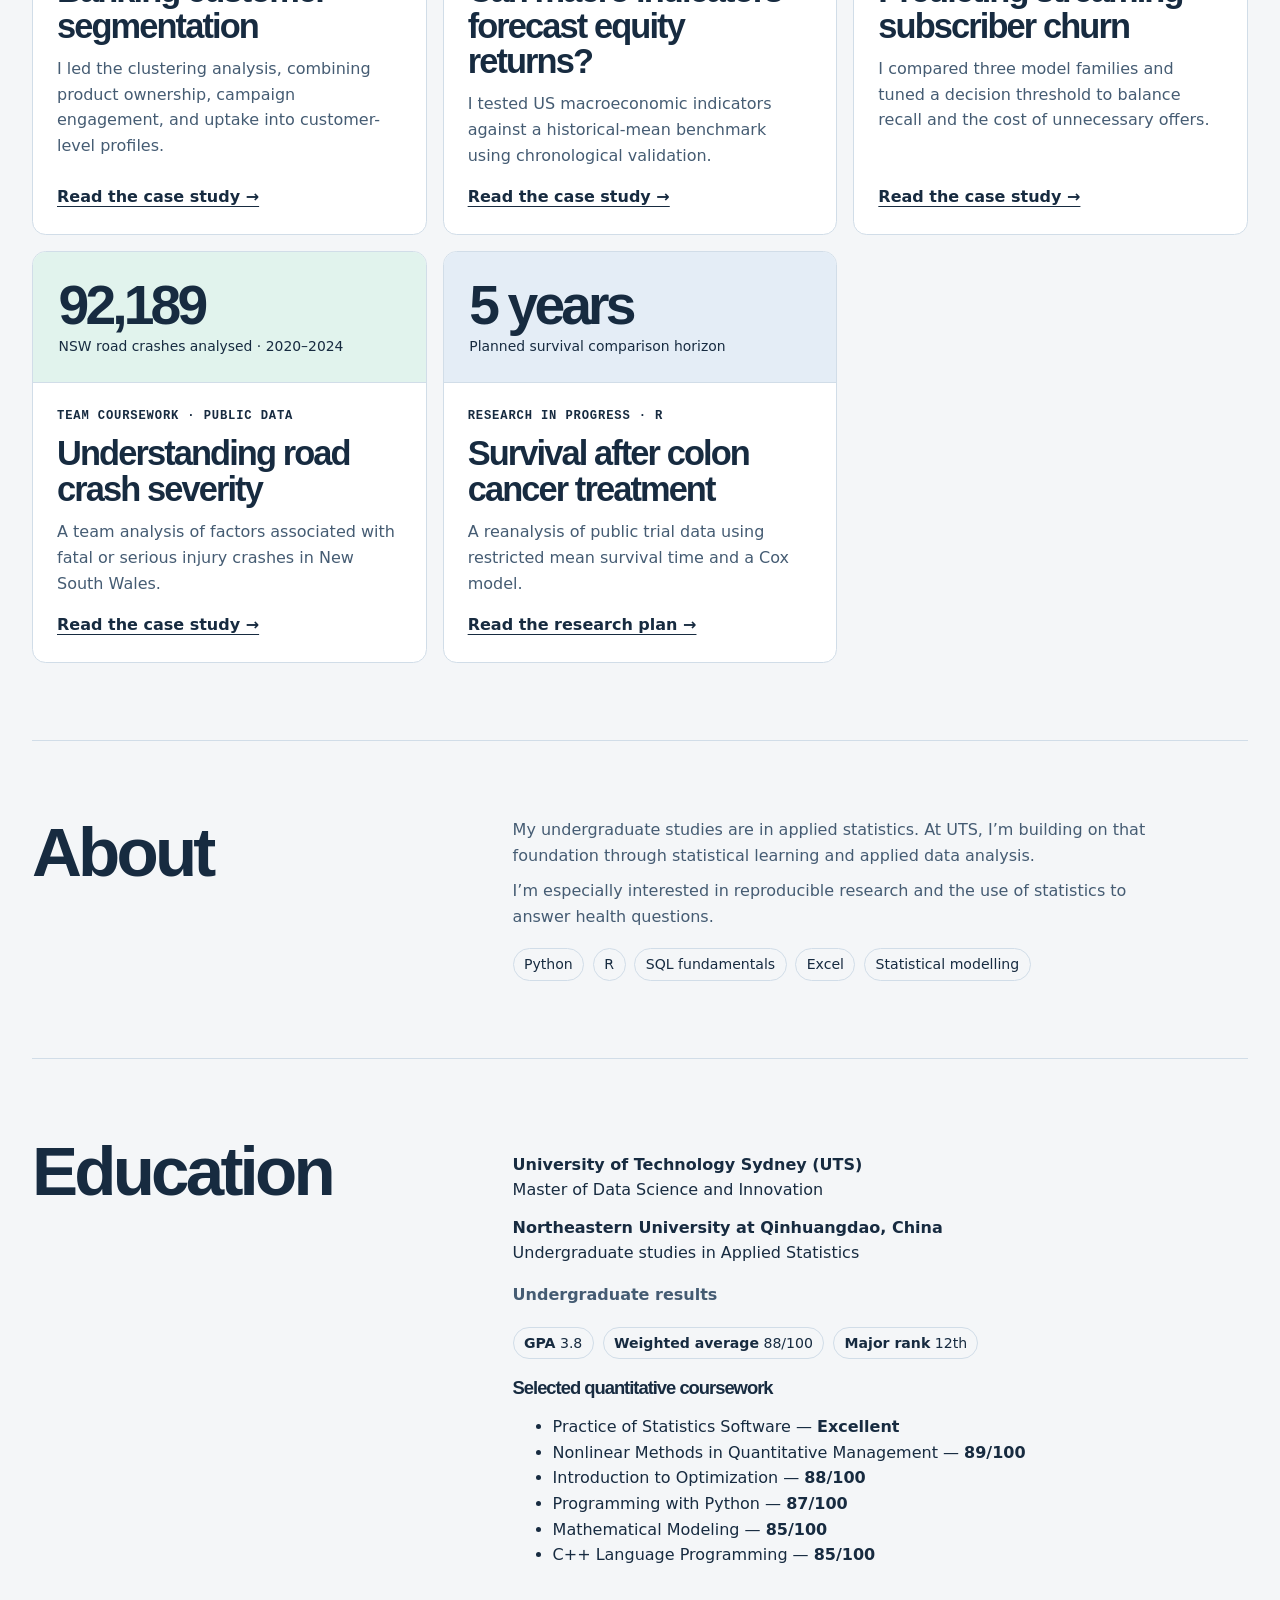
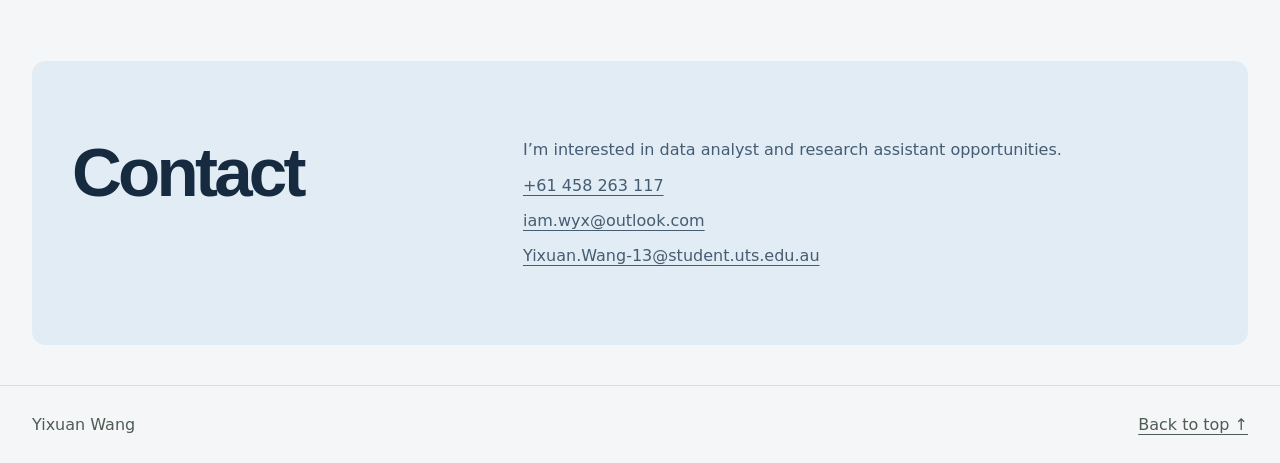
==== commit 06df8dda: "Refresh portfolio homepage with immersive hero and project highlights" ====
--- a/index.html
+++ b/index.html
@@ -6,19 +6,21 @@
   <meta name="description" content="Selected work by Yixuan Wang in applied statistics, data science, and biostatistics.">
   <title>Yixuan Wang | Data Science Portfolio</title>
   <link rel="stylesheet" href="styles.css">
+  <link rel="stylesheet" href="portfolio.css">
 </head>
-<body id="top">
+<body id="top" class="landing">
   <a class="skip" href="#main">Skip to content</a>
   <header>
     <div class="wrap nav">
       <a class="brand" href="#top"><span class="mark" aria-hidden="true">YW</span>Yixuan Wang</a>
       <nav aria-label="Main navigation">
-        <a href="#work">Work</a><a href="#about">About</a><a href="#education">Education</a><a href="cv.pdf">CV</a><a href="#contact">Contact</a>
+        <a href="#work">Work</a><a href="#about">About</a><a href="#education">Education</a><a class="nav-cv" href="cv.pdf">CV</a><a href="#contact">Contact</a>
       </nav>
     </div>
   </header>
-  <main class="wrap" id="main">
-    <section class="hero" aria-labelledby="intro">
+  <main id="main">
+    <div class="hero-shell">
+    <section class="wrap hero" aria-labelledby="intro">
       <div class="hero-copy">
         <p class="eyebrow">Data science portfolio · Sydney, Australia</p>
         <h1 id="intro">Yixuan Wang</h1>
@@ -36,7 +38,9 @@
         <a href="survival.html"><strong>5 years</strong><span>Planned survival analysis horizon <span aria-hidden="true">↗</span></span></a>
       </aside>
     </section>
+    </div>
 
+    <div class="wrap">
     <section class="work" id="work" aria-labelledby="work-title">
       <div class="section-heading"><h2 id="work-title">Selected work</h2><p>Six case studies in modelling, public data and health research.</p></div>
       <article class="feature">
@@ -166,6 +170,7 @@
         -->
       </div>
     </section>
+    </div>
   </main>
   <footer><div class="wrap nav"><span>Yixuan Wang</span><a href="#top">Back to top ↑</a></div></footer>
 </body>
--- a/portfolio.css
+++ b/portfolio.css
@@ -0,0 +1,84 @@
+/* Portfolio landing page */
+.landing {
+  --page: #f4f6f8;
+  --navy: #102337;
+  --text: #172b40;
+  --quiet: #455c73;
+  --mint: #b6f4d0;
+  --edge: #d1dde8;
+  --display: "Space Grotesk", "Trebuchet MS", sans-serif;
+  background: var(--page);
+  color: var(--text);
+}
+.landing .wrap { width: min(100% - 3rem, 76rem); }
+.landing > header { background: #0b1b2b; color: #f6fbff; border-bottom: 1px solid #31465b; }
+.landing .mark { background: var(--mint); color: #0b1b2b; }
+.landing .nav-cv { color: var(--mint); }
+.landing .hero-shell {
+  position: relative;
+  overflow: hidden;
+  color: #f6fbff;
+  background: radial-gradient(ellipse at 85% 15%, #244e65, transparent 58%), #0b1b2b;
+}
+.landing .hero {
+  grid-template-columns: minmax(0, 1.5fr) minmax(17rem, .8fr);
+  align-items: center;
+  min-height: min(41rem, 78svh);
+  padding-block: clamp(3.75rem, 8vw, 7.5rem);
+  gap: 2rem clamp(2rem, 6vw, 6rem);
+}
+.landing h1 { font-size: clamp(3.3rem, 8.8vw, 8rem); letter-spacing: -.075em; }
+.landing .hero .eyebrow { color: #c5e5f6; }
+.landing .hero .subtitle { color: var(--mint); }
+.landing .hero .intro { color: #e0eaf3; }
+.landing .button { background: var(--mint); border: 1px solid transparent; color: #142b28; }
+.landing .button:hover { background: #d9ffe9; }
+.landing .hero .button.secondary { background: transparent; border-color: #8eaac2; color: #f6fbff; }
+.landing .hero .button.secondary:hover { background: #263f54; }
+.landing .hero-panel {
+  min-width: 0;
+  background-color: #152f44;
+  background-image: repeating-linear-gradient(0deg, transparent 0 31px, #c7e8ff13 32px),
+    repeating-linear-gradient(90deg, transparent 0 31px, #c7e8ff13 32px);
+  border: 1px solid #7ba4be70;
+  border-radius: 1.15rem;
+  padding: clamp(1.25rem, 4vw, 3rem);
+  box-shadow: 0 1.5rem 3.5rem #040f1980;
+}
+.landing .hero-panel a { padding-block: .9rem; }
+.landing .hero-panel a + a { border-color: #a2bfd34d; }
+.landing .hero-panel strong { color: var(--mint); font-size: clamp(2rem, 4vw, 3.4rem); }
+.landing .hero-panel a > span { color: #e0eaf3; }
+.landing .work { border: 0; padding-top: clamp(3rem, 7vw, 6rem); }
+.landing .section-heading p, .landing .split p, .landing .card-copy > p:not(.eyebrow) { color: var(--quiet); }
+.landing .feature { background: var(--navy); }
+.landing .feature .eyebrow { color: var(--mint); }
+.landing .chart { background: #d8f8e6; color: #122c29; }
+.landing .track { background: #afdbc8; }
+.landing .bar { background: #245c56; }
+.landing .chart small { color: #3c5b54; }
+.landing .cards { gap: 1rem; }
+.landing .card { background: #fff; border-color: var(--edge); transition: box-shadow .2s ease, border-color .2s ease; }
+.landing .card:hover, .landing .card:focus-within { border-color: #7b9eb5; box-shadow: 0 .6rem 1.7rem #18395412; }
+.landing .cards .card .card-visual { background: #e4edf6; border-bottom: 1px solid var(--edge); }
+.landing .cards .card:nth-child(2n) .card-visual { background: #e1f3ed; }
+.landing .split, .landing .skill-list li { border-color: var(--edge); }
+.landing .contact-panel { background: #e1ecf5; }
+.landing :focus-visible { outline: 3px solid #176da0; outline-offset: 4px; }
+.landing .hero-shell :focus-visible, .landing > header :focus-visible, .landing .feature :focus-visible { outline-color: #fff; }
+@media (prefers-reduced-motion: no-preference) {
+  .landing .hero-copy, .landing .hero-panel { animation: portfolio-enter .55s ease-out both; }
+  .landing .hero-panel { animation-delay: .1s; }
+  @keyframes portfolio-enter { from { opacity: 0; transform: translateY(12px); } to { opacity: 1; transform: none; } }
+}
+@media (max-width: 56rem) {
+  .landing .hero { grid-template-columns: 1fr; min-height: 0; }
+  .landing .hero-panel { display: grid; grid-template-columns: repeat(auto-fit, minmax(9rem, 1fr)); gap: .2rem 1rem; }
+  .landing .hero-panel .eyebrow { grid-column: 1 / -1; margin-bottom: 0; }
+  .landing .hero-panel a + a { border-top: 0; }
+}
+@media (max-width: 39rem) {
+  .landing .wrap { width: calc(100% - 2rem); }
+  .landing .hero-panel a { padding-block: .55rem; }
+}
+@media (prefers-reduced-motion: reduce) { .landing .card { transition: none; } }
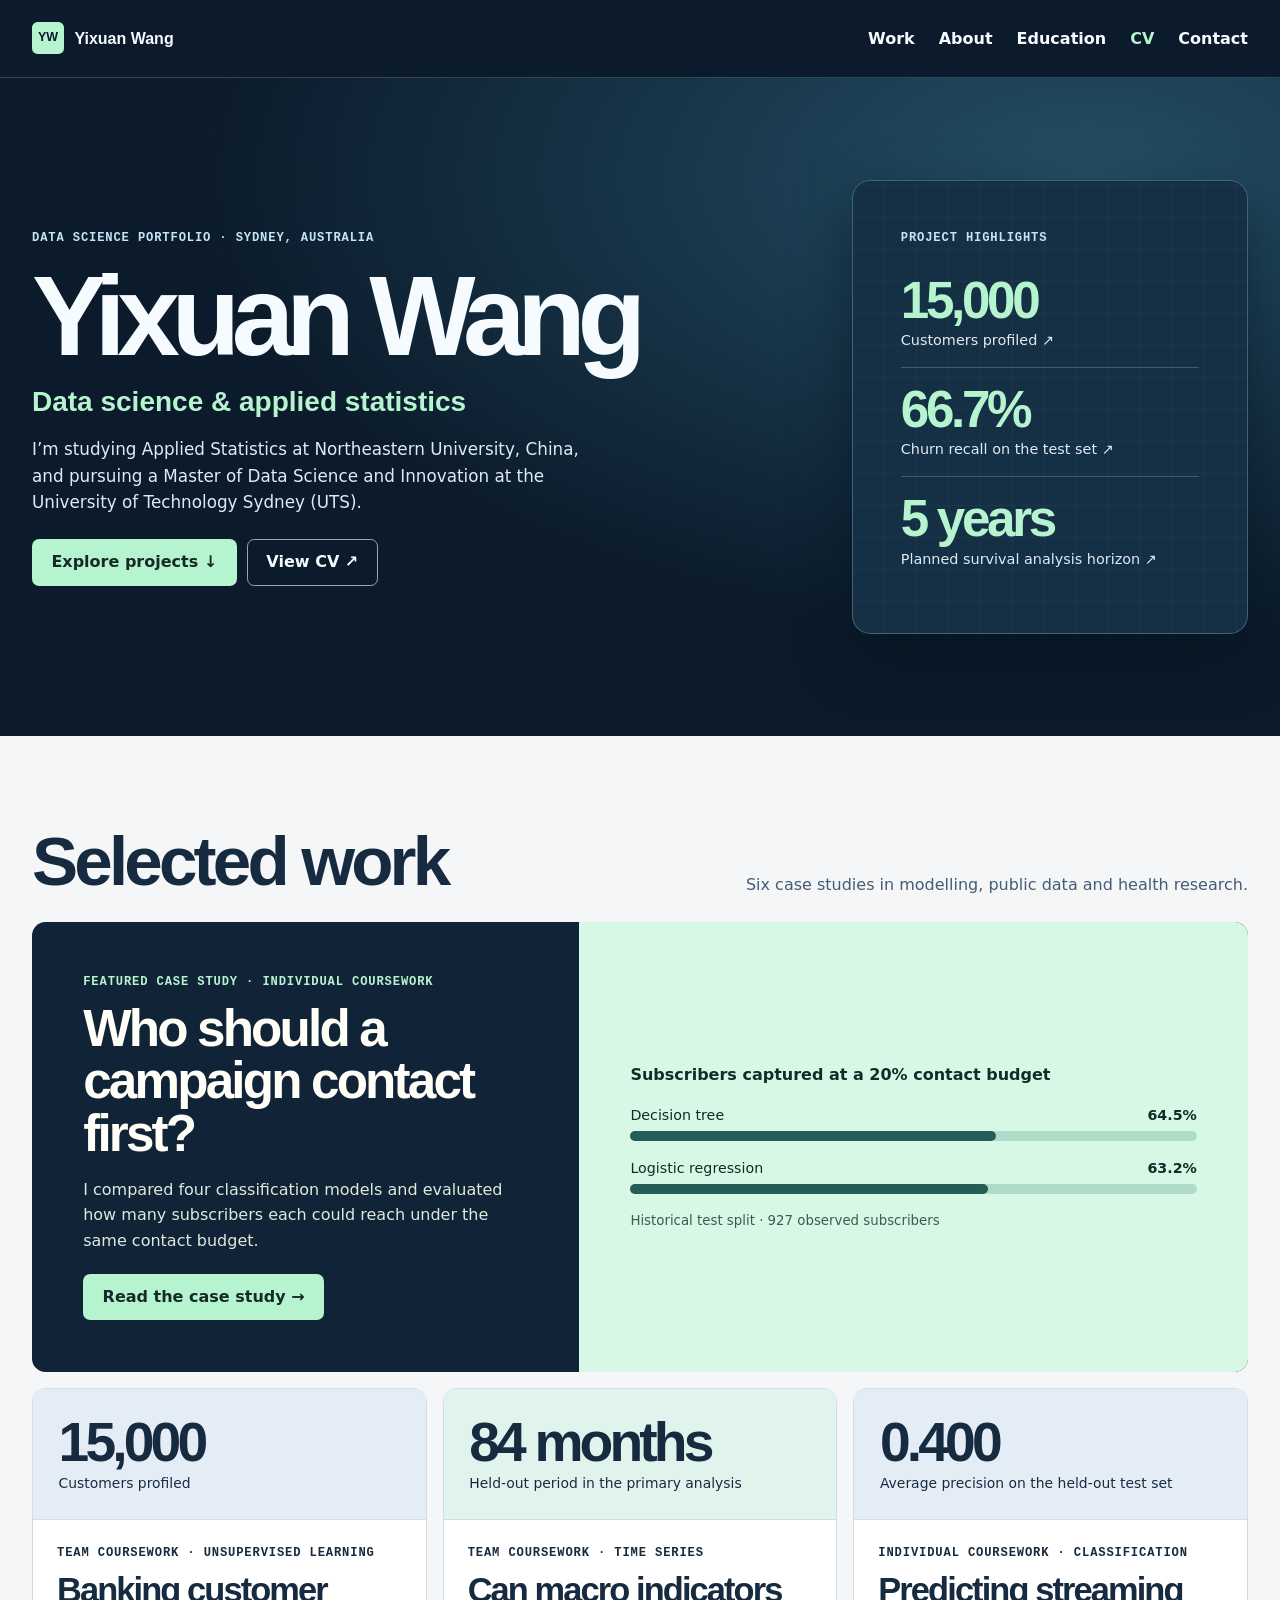
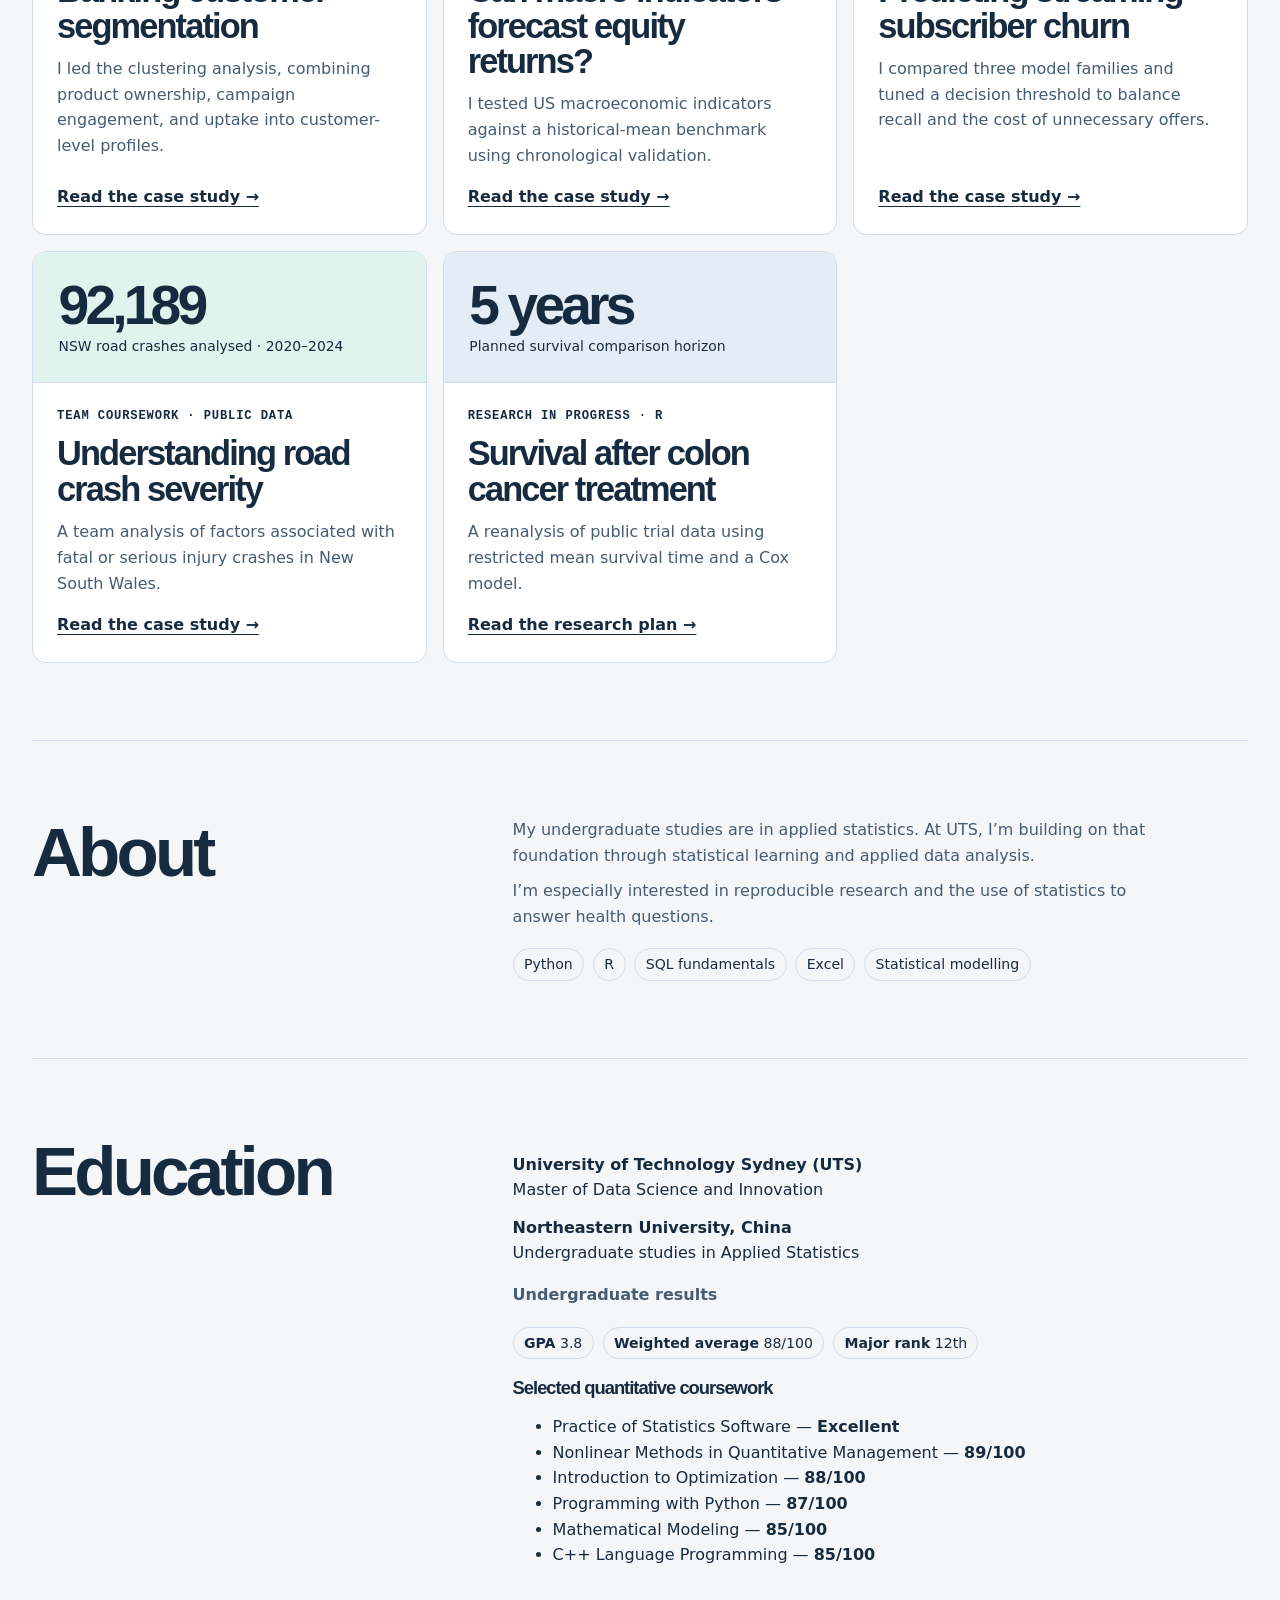
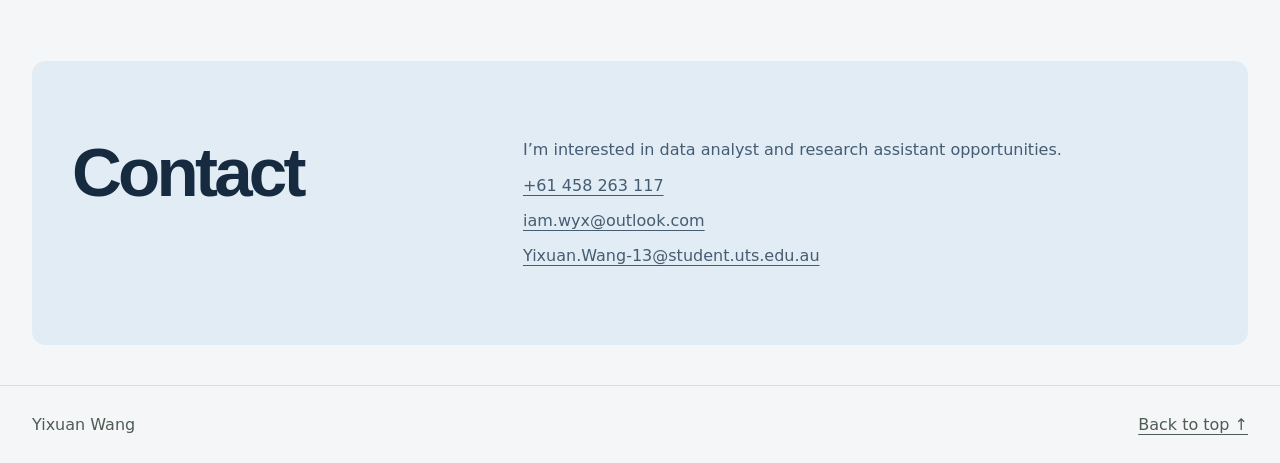
==== commit 70bd6c4f: "Use Northeastern University, China in portfolio education" ====
--- a/index.html
+++ b/index.html
@@ -25,7 +25,7 @@
         <p class="eyebrow">Data science portfolio · Sydney, Australia</p>
         <h1 id="intro">Yixuan Wang</h1>
         <p class="subtitle">Data science &amp; applied statistics</p>
-        <p class="intro">I’m studying Applied Statistics at Northeastern University in China and pursuing a Master of Data Science and Innovation at the University of Technology Sydney (UTS).</p>
+        <p class="intro">I’m studying Applied Statistics at Northeastern University, China, and pursuing a Master of Data Science and Innovation at the University of Technology Sydney (UTS).</p>
         <div class="actions">
           <a class="button" href="#work">Explore projects <span aria-hidden="true">↓</span></a>
           <a class="button secondary" href="cv.pdf">View CV <span aria-hidden="true">↗</span></a>
@@ -133,7 +133,7 @@
             <dd style="margin-inline-start:0">Master of Data Science and Innovation</dd>
           </div>
           <div style="margin-top:.75rem">
-            <dt><strong>Northeastern University at Qinhuangdao, China</strong></dt>
+            <dt><strong>Northeastern University, China</strong></dt>
             <dd style="margin-inline-start:0">Undergraduate studies in Applied Statistics</dd>
           </div>
         </dl>
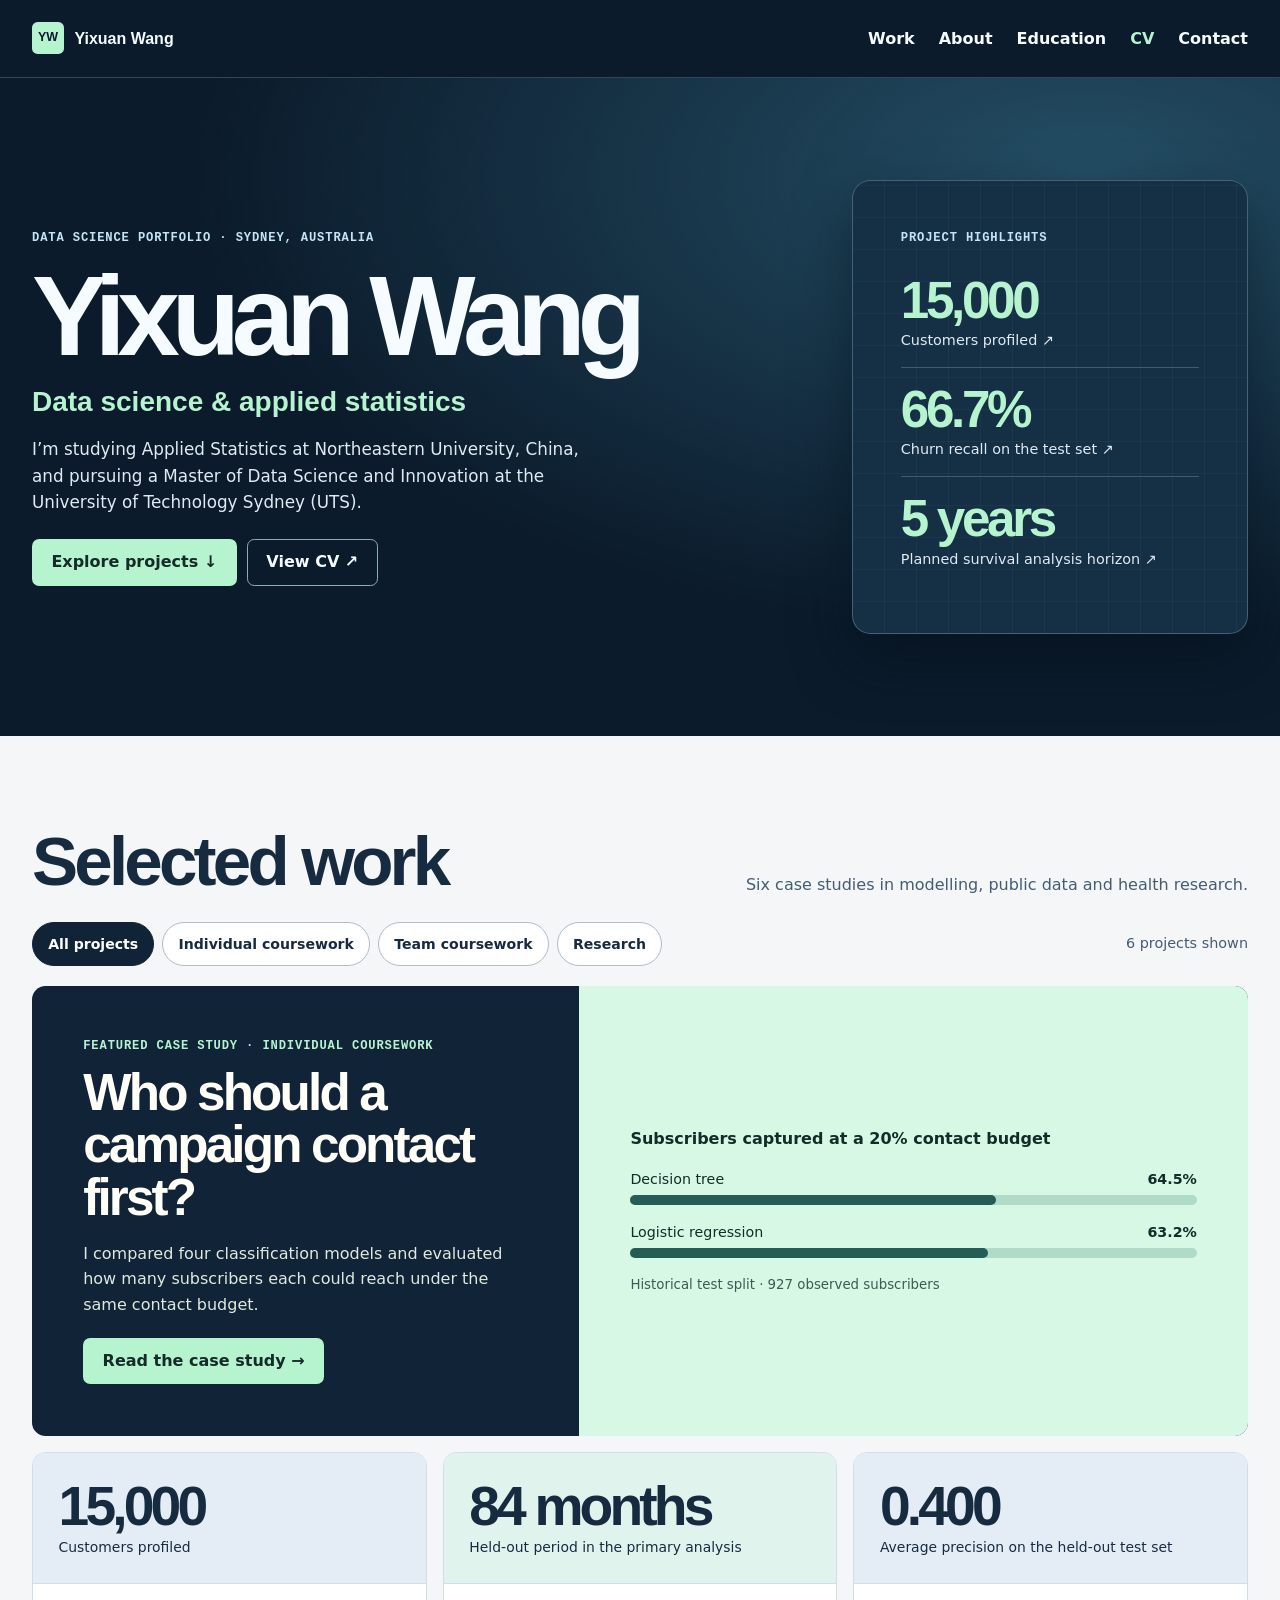
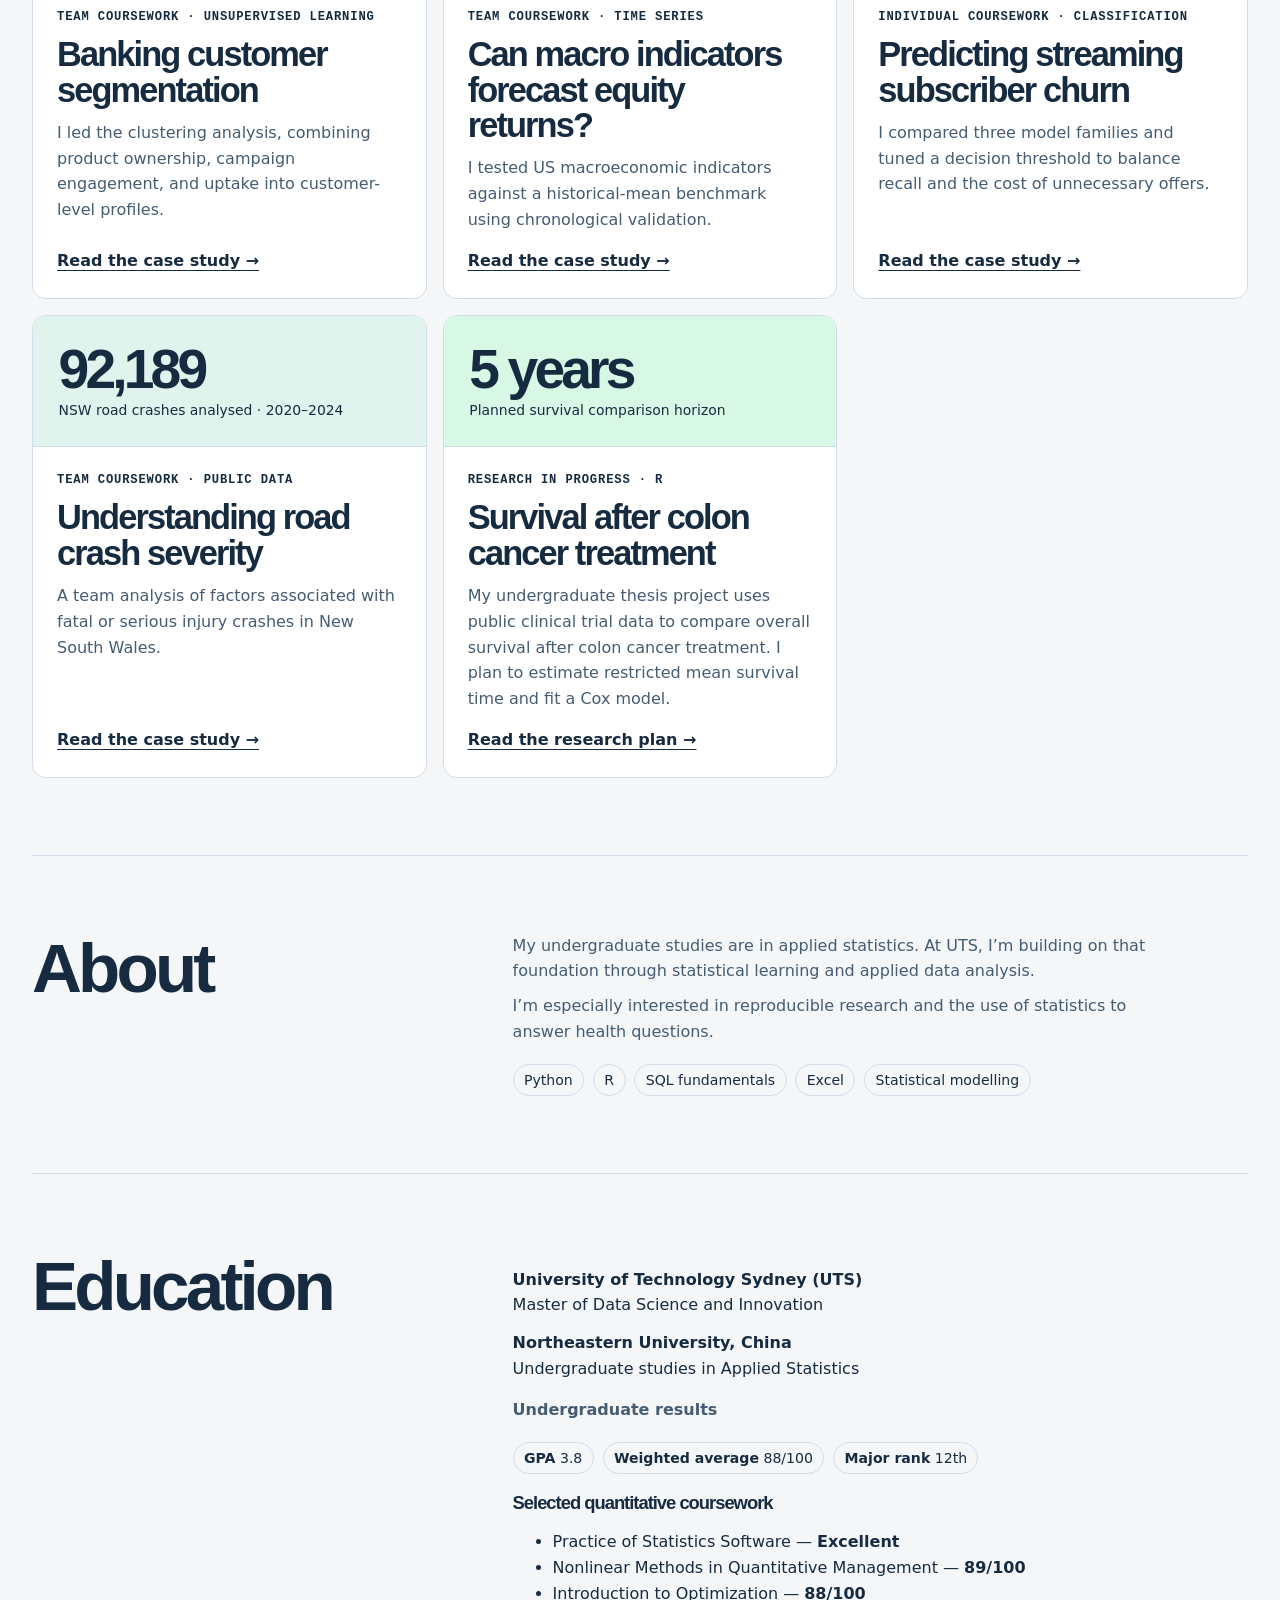
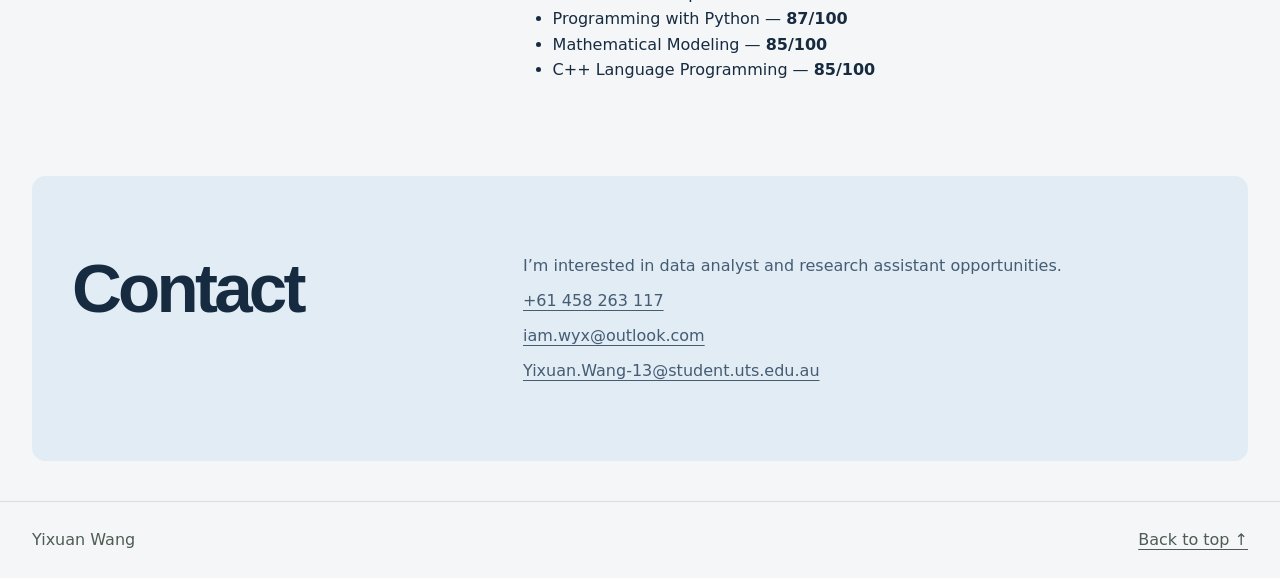
==== commit b780b027: "Add portfolio project filters and clarify thesis scope" ====
--- a/index.html
+++ b/index.html
@@ -7,6 +7,7 @@
   <title>Yixuan Wang | Data Science Portfolio</title>
   <link rel="stylesheet" href="styles.css">
   <link rel="stylesheet" href="portfolio.css">
+  <script defer src="project-filter.js"></script>
 </head>
 <body id="top" class="landing">
   <a class="skip" href="#main">Skip to content</a>
@@ -43,7 +44,16 @@
     <div class="wrap">
     <section class="work" id="work" aria-labelledby="work-title">
       <div class="section-heading"><h2 id="work-title">Selected work</h2><p>Six case studies in modelling, public data and health research.</p></div>
-      <article class="feature">
+      <div class="project-controls" hidden>
+        <div class="project-filters" role="group" aria-label="Filter projects">
+          <button type="button" data-filter="all" aria-pressed="true">All projects</button>
+          <button type="button" data-filter="individual" aria-pressed="false">Individual coursework</button>
+          <button type="button" data-filter="team" aria-pressed="false">Team coursework</button>
+          <button type="button" data-filter="research" aria-pressed="false">Research</button>
+        </div>
+        <p class="project-count" role="status">6 projects shown</p>
+      </div>
+      <article class="feature" data-project="individual">
         <div class="feature-copy">
           <p class="eyebrow">Featured case study · Individual coursework</p>
           <h3>Who should a campaign contact first?</h3>
@@ -65,7 +75,7 @@
       </article>
 
       <div class="cards">
-        <article class="card">
+        <article class="card" data-project="team">
           <div class="card-visual"><strong>15,000</strong><span>Customers profiled</span></div>
           <div class="card-copy">
             <p class="eyebrow">Team coursework · Unsupervised learning</p>
@@ -74,7 +84,7 @@
             <a href="bank-segmentation.html">Read the case study →</a>
           </div>
         </article>
-        <article class="card">
+        <article class="card" data-project="team">
           <div class="card-visual"><strong>84 months</strong><span>Held-out period in the primary analysis</span></div>
           <div class="card-copy">
             <p class="eyebrow">Team coursework · Time series</p>
@@ -83,7 +93,7 @@
             <a href="market-forecasting.html">Read the case study →</a>
           </div>
         </article>
-        <article class="card">
+        <article class="card" data-project="individual">
           <div class="card-visual"><strong>0.400</strong><span>Average precision on the held-out test set</span></div>
           <div class="card-copy">
             <p class="eyebrow">Individual coursework · Classification</p>
@@ -92,7 +102,7 @@
             <a href="streaming-churn.html">Read the case study →</a>
           </div>
         </article>
-        <article class="card">
+        <article class="card" data-project="team">
           <div class="card-visual"><strong>92,189</strong><span>NSW road crashes analysed · 2020–2024</span></div>
           <div class="card-copy">
             <p class="eyebrow">Team coursework · Public data</p>
@@ -101,12 +111,12 @@
             <a href="road-safety.html">Read the case study →</a>
           </div>
         </article>
-        <article class="card">
+        <article class="card" data-project="research">
           <div class="card-visual research"><strong>5 years</strong><span>Planned survival comparison horizon</span></div>
           <div class="card-copy">
             <p class="eyebrow">Research in progress · R</p>
             <h3>Survival after colon cancer treatment</h3>
-            <p>A reanalysis of public trial data using restricted mean survival time and a Cox model.</p>
+            <p>My undergraduate thesis project uses public clinical trial data to compare overall survival after colon cancer treatment. I plan to estimate restricted mean survival time and fit a Cox model.</p>
             <a href="survival.html">Read the research plan →</a>
           </div>
         </article>
--- a/portfolio.css
+++ b/portfolio.css
@@ -82,3 +82,34 @@
   .landing .hero-panel a { padding-block: .55rem; }
 }
 @media (prefers-reduced-motion: reduce) { .landing .card { transition: none; } }
+
+.landing .project-controls { margin-block: 1.1rem 1.25rem; }
+.landing .project-controls:not([hidden]) {
+  display: flex;
+  flex-wrap: wrap;
+  align-items: center;
+  justify-content: space-between;
+  gap: .65rem 1.25rem;
+}
+.landing .project-filters { display: flex; flex-wrap: wrap; gap: .5rem; }
+.landing .project-filters button {
+  min-height: 2.75rem;
+  border: 1px solid #aebdcb;
+  border-radius: 2rem;
+  background: #fff;
+  color: var(--text);
+  font: inherit;
+  font-size: .88rem;
+  font-weight: 700;
+  padding: .4rem .95rem;
+  cursor: pointer;
+}
+.landing .project-filters button:hover { border-color: #45617a; }
+.landing .project-filters button[aria-pressed="true"] {
+  border-color: var(--navy);
+  background: var(--navy);
+  color: #fff;
+}
+.landing .project-count { color: var(--quiet); font-size: .9rem; }
+.landing [data-project][hidden], .landing .cards[hidden] { display: none; }
+.landing .cards .card .card-visual.research { background: #d8f8e6; }
